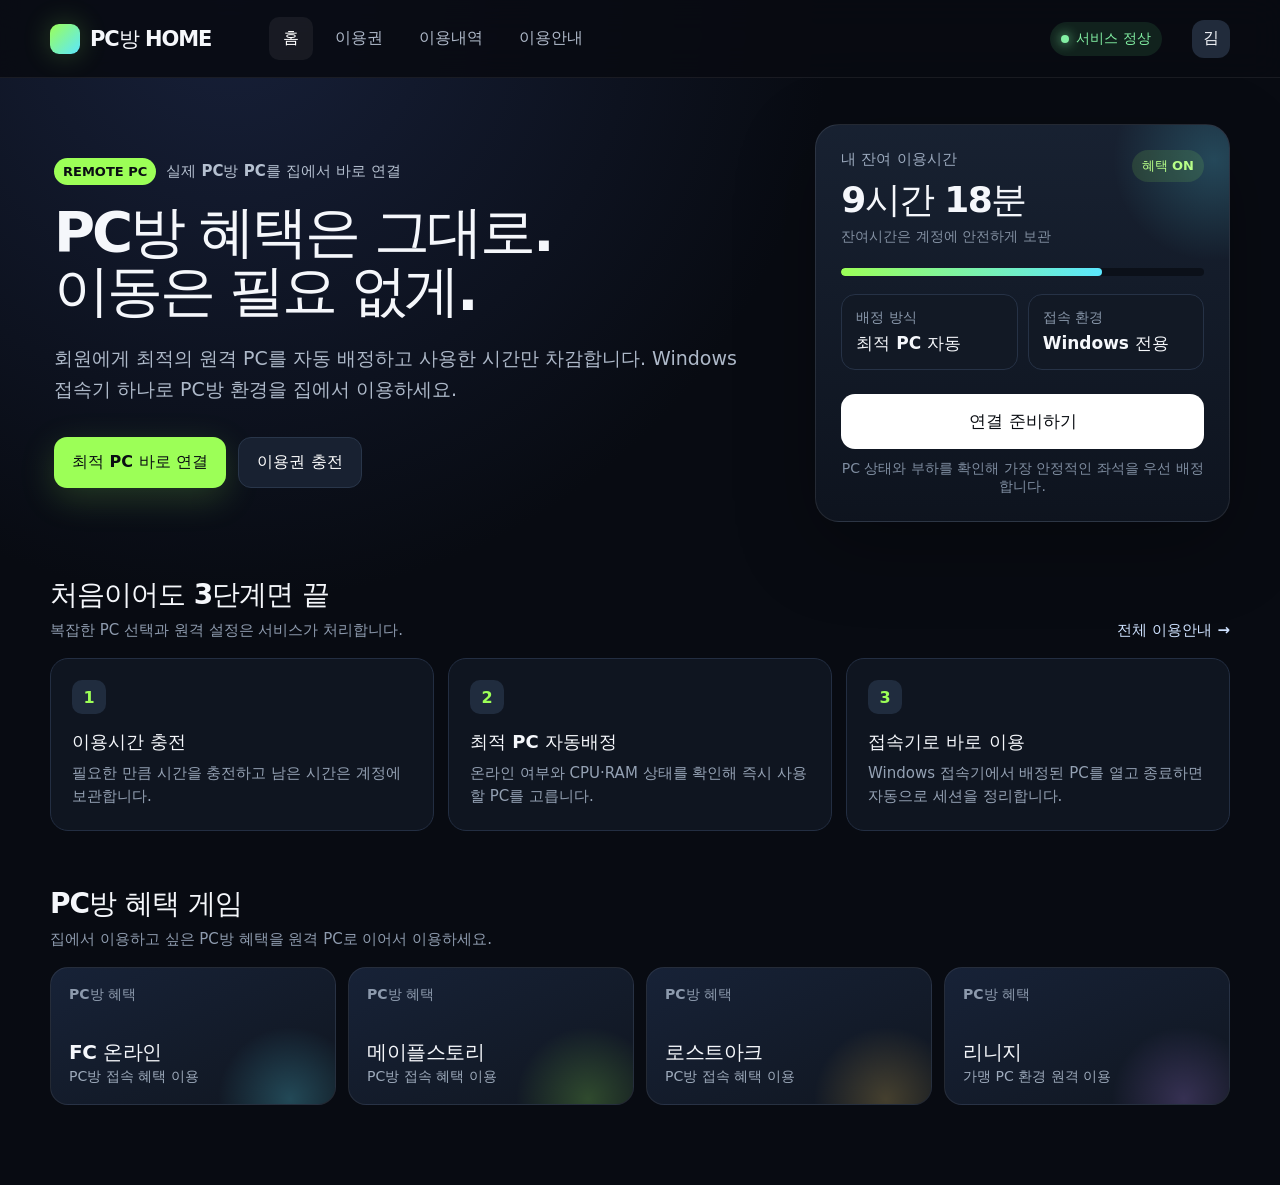
==== index.html @ ac0eef7c "Deploy PCROOM HOME WEB from source faab244ef7e4f7c3e4374bcee7ec69fc59b32203" ====
<!doctype html><html lang="ko"><head><meta charset="utf-8"><meta name="viewport" content="width=device-width,initial-scale=1"><title>PC방 HOME</title><link rel="stylesheet" href="/assets/app.css"></head><body><div class="shell"><header class="topbar"><div class="topin"><a class="brand" href="/"><span class="brandmark"></span>PC방 HOME</a><nav class="nav"><a class="active" href="/">홈</a><a href="/pricing.html">이용권</a><a href="/history.html">이용내역</a><a href="/help.html">이용안내</a></nav><div class="spacer"></div><div class="status-pill"><span class="dot"></span>서비스 정상</div><a class="avatar" href="/account.html">김</a></div></header><main class="main"><section class="hero"><div class="hero-copy"><div class="eyebrow"><b>REMOTE PC</b> 실제 PC방 PC를 집에서 바로 연결</div><h1>PC방 혜택은 그대로.<br>이동은 필요 없게.</h1><p>회원에게 최적의 원격 PC를 자동 배정하고 사용한 시간만 차감합니다. Windows 접속기 하나로 PC방 환경을 집에서 이용하세요.</p><div class="hero-actions"><button class="btn btn-primary" id="connectButton">최적 PC 바로 연결</button><a class="btn btn-secondary" href="/pricing.html">이용권 충전</a></div></div><aside class="connect-card"><div class="connect-top"><div><div class="connect-title">내 잔여 이용시간</div><div class="balance"><span data-balance>9시간 18분</span></div><div class="expires">잔여시간은 계정에 안전하게 보관</div></div><span class="badge">혜택 ON</span></div><div class="meter"><span></span></div><div class="quality"><div class="mini"><div class="k">배정 방식</div><div class="v">최적 PC 자동</div></div><div class="mini"><div class="k">접속 환경</div><div class="v">Windows 전용</div></div></div><button class="connect-btn" id="connectButtonMirror" onclick="document.getElementById('connectButton').click()">연결 준비하기</button><div class="connect-note">PC 상태와 부하를 확인해 가장 안정적인 좌석을 우선 배정합니다.</div></aside></section><section class="section"><div class="section-head"><div><h2>처음이어도 3단계면 끝</h2><p class="sub">복잡한 PC 선택과 원격 설정은 서비스가 처리합니다.</p></div><a class="link" href="/help.html">전체 이용안내 →</a></div><div class="steps"><article class="step"><div class="num">1</div><h3>이용시간 충전</h3><p>필요한 만큼 시간을 충전하고 남은 시간은 계정에 보관합니다.</p></article><article class="step"><div class="num">2</div><h3>최적 PC 자동배정</h3><p>온라인 여부와 CPU·RAM 상태를 확인해 즉시 사용할 PC를 고릅니다.</p></article><article class="step"><div class="num">3</div><h3>접속기로 바로 이용</h3><p>Windows 접속기에서 배정된 PC를 열고 종료하면 자동으로 세션을 정리합니다.</p></article></div></section><section class="section"><div class="section-head"><div><h2>PC방 혜택 게임</h2><p class="sub">집에서 이용하고 싶은 PC방 혜택을 원격 PC로 이어서 이용하세요.</p></div></div><div class="games"><article class="game" style="--glow:rgba(91,231,255,.24)"><div class="rank">PC방 혜택</div><div><strong>FC 온라인</strong><br><small>PC방 접속 혜택 이용</small></div></article><article class="game" style="--glow:rgba(156,255,87,.22)"><div class="rank">PC방 혜택</div><div><strong>메이플스토리</strong><br><small>PC방 접속 혜택 이용</small></div></article><article class="game" style="--glow:rgba(255,207,90,.22)"><div class="rank">PC방 혜택</div><div><strong>로스트아크</strong><br><small>PC방 접속 혜택 이용</small></div></article><article class="game" style="--glow:rgba(187,139,255,.22)"><div class="rank">PC방 혜택</div><div><strong>리니지</strong><br><small>가맹 PC 환경 원격 이용</small></div></article></div></section></main><nav class="mobile-nav"><a class="active" href="/">홈</a><a href="/pricing.html">이용권</a><a href="/history.html">이용내역</a><a href="/help.html">안내</a></nav><div id="toast" class="toast"></div></div><script src="/config.js"></script><script src="/assets/app.js"></script></body></html>
---- assets/app.css ----
:root{
  font-family: Pretendard, "Noto Sans KR", Inter, ui-sans-serif, system-ui, -apple-system, BlinkMacSystemFont, "Segoe UI", sans-serif;
  color:#f5f7fb; background:#080b12; font-synthesis:none;
  --bg:#080b12; --panel:#101621; --panel2:#151d2a; --line:#253044; --muted:#9aa6b8; --text:#f5f7fb;
  --accent:#9cff57; --accent2:#5be7ff; --danger:#ff6b6b; --warn:#ffcf5a; --ok:#65e58d;
}
*{box-sizing:border-box} body{margin:0;background:radial-gradient(circle at 18% 0%,#172039 0,transparent 38%),linear-gradient(#080b12,#080b12);color:var(--text);min-height:100vh} button,input,select{font:inherit}
a{color:inherit;text-decoration:none}.shell{min-height:100vh}.topbar{height:78px;border-bottom:1px solid rgba(255,255,255,.07);display:flex;align-items:center;position:sticky;top:0;background:rgba(8,11,18,.88);backdrop-filter:blur(16px);z-index:20}.topin{width:min(1180px,calc(100% - 40px));margin:auto;display:flex;align-items:center;gap:30px}.brand{font-weight:900;letter-spacing:-.05em;font-size:21px;display:flex;align-items:center;gap:10px}.brandmark{width:30px;height:30px;border-radius:9px;background:linear-gradient(135deg,var(--accent),var(--accent2));box-shadow:0 0 28px rgba(156,255,87,.24)}.nav{display:flex;gap:8px;margin-left:28px}.nav a{padding:11px 14px;color:#aeb8c8;font-size:16px;font-weight:700;border-radius:10px}.nav a.active,.nav a:hover{color:white;background:rgba(255,255,255,.06)}.spacer{flex:1}.status-pill{font-size:14px;font-weight:800;padding:8px 11px;border-radius:999px;background:rgba(101,229,141,.11);color:#82efa3;display:flex;gap:7px;align-items:center}.dot{width:8px;height:8px;border-radius:50%;background:currentColor;box-shadow:0 0 12px currentColor}.avatar{width:38px;height:38px;border-radius:12px;background:#212b3b;display:grid;place-items:center;font-weight:900}.main{width:min(1180px,calc(100% - 40px));margin:0 auto;padding:46px 0 80px}.hero{display:grid;grid-template-columns:1.28fr .72fr;gap:28px;align-items:stretch}.hero-copy{padding:34px 4px 28px}.eyebrow{display:flex;align-items:center;gap:10px;color:#b5c0d0;font-size:15px;font-weight:800;margin-bottom:17px}.eyebrow b{color:#0a0d13;background:var(--accent);border-radius:999px;padding:6px 9px;font-size:13px}.hero h1{font-size:56px;line-height:1.06;letter-spacing:-.055em;margin:0 0 22px;max-width:760px}.hero p{font-size:19px;line-height:1.65;color:#aeb9c9;max-width:700px;margin:0}.hero-actions{display:flex;gap:12px;margin-top:32px}.btn{border:0;border-radius:13px;padding:14px 18px;font-size:16px;font-weight:900;cursor:pointer;transition:.18s transform,.18s background}.btn:hover{transform:translateY(-1px)}.btn-primary{background:var(--accent);color:#0a0d12;box-shadow:0 10px 35px rgba(156,255,87,.18)}.btn-secondary{background:#182131;color:white;border:1px solid #29364a}.connect-card{background:linear-gradient(180deg,rgba(25,35,52,.95),rgba(14,20,31,.98));border:1px solid rgba(255,255,255,.09);border-radius:24px;padding:25px;box-shadow:0 24px 80px rgba(0,0,0,.28);position:relative;overflow:hidden}.connect-card:after{content:"";position:absolute;width:210px;height:210px;border-radius:50%;background:radial-gradient(circle,rgba(91,231,255,.20),transparent 68%);right:-90px;top:-70px}.connect-top{display:flex;justify-content:space-between;gap:16px;align-items:flex-start;position:relative;z-index:2}.connect-title{font-size:15px;color:#9ba9bd;font-weight:800}.balance{font-size:36px;font-weight:950;letter-spacing:-.045em;margin:7px 0 3px}.balance small{font-size:16px;color:#b8c2cf;margin-left:5px}.expires{font-size:14px;color:#8390a2}.meter{margin:22px 0 18px;background:#0b1019;border-radius:999px;height:8px;overflow:hidden}.meter span{display:block;width:72%;height:100%;border-radius:inherit;background:linear-gradient(90deg,var(--accent),var(--accent2))}.quality{display:grid;grid-template-columns:1fr 1fr;gap:10px;margin:18px 0}.mini{border:1px solid #263246;background:#121925;border-radius:14px;padding:14px}.mini .k{font-size:14px;color:#8997aa}.mini .v{font-size:17px;font-weight:900;margin-top:5px}.connect-btn{width:100%;margin-top:6px;padding:16px;border-radius:14px;border:0;background:white;color:#0a0d12;font-weight:950;font-size:17px;cursor:pointer}.connect-note{font-size:14px;color:#7f8da0;text-align:center;margin-top:11px}.section{margin-top:54px}.section-head{display:flex;align-items:end;justify-content:space-between;margin-bottom:18px}.section h2{font-size:28px;letter-spacing:-.035em;margin:0}.section p.sub{margin:7px 0 0;color:#8f9caf;font-size:15px}.link{color:#cfe2ff;font-size:15px;font-weight:800}.steps{display:grid;grid-template-columns:repeat(3,1fr);gap:14px}.step{background:rgba(17,23,35,.84);border:1px solid #232e42;border-radius:18px;padding:21px}.num{width:34px;height:34px;border-radius:10px;background:#202c3e;color:var(--accent);display:grid;place-items:center;font-weight:950;margin-bottom:16px}.step h3{font-size:18px;margin:0 0 8px}.step p{font-size:15px;color:#94a1b3;line-height:1.55;margin:0}.games{display:grid;grid-template-columns:repeat(4,1fr);gap:12px}.game{min-height:138px;border-radius:18px;padding:18px;border:1px solid rgba(255,255,255,.08);background:linear-gradient(155deg,#172237,#101620);display:flex;flex-direction:column;justify-content:space-between;overflow:hidden;position:relative}.game:after{content:"";position:absolute;inset:auto -30px -70px auto;width:150px;height:150px;border-radius:50%;background:radial-gradient(circle,var(--glow,rgba(156,255,87,.18)),transparent 68%)}.rank{font-size:14px;color:#8d9aad;font-weight:800}.game strong{font-size:20px;letter-spacing:-.02em}.game small{color:#9eabbc;font-size:14px}.page-title{font-size:42px;letter-spacing:-.05em;margin:0}.page-desc{font-size:17px;color:#9ca9ba;margin:12px 0 0;line-height:1.55}.plans{display:grid;grid-template-columns:repeat(3,1fr);gap:16px;margin-top:30px}.plan{position:relative;background:#111824;border:1px solid #253146;border-radius:21px;padding:24px}.plan.popular{border-color:rgba(156,255,87,.58);box-shadow:0 0 0 1px rgba(156,255,87,.08),0 20px 60px rgba(0,0,0,.2)}.badge{display:inline-flex;background:rgba(156,255,87,.12);color:#b7ff88;padding:7px 10px;border-radius:999px;font-size:13px;font-weight:900}.plan h3{font-size:21px;margin:18px 0 7px}.price{font-size:34px;font-weight:950;letter-spacing:-.04em}.price small{font-size:15px;color:#9ba8ba}.plan ul{padding:0;margin:22px 0;list-style:none;display:grid;gap:11px;color:#a9b5c5;font-size:15px}.plan li:before{content:"✓";color:var(--accent);font-weight:950;margin-right:9px}.plan button{width:100%}.admin-shell{display:grid;grid-template-columns:250px 1fr;min-height:100vh}.side{border-right:1px solid #1f2938;background:#0b0f17;padding:24px 18px;position:sticky;top:0;height:100vh}.side .brand{padding:3px 8px 25px}.side nav{display:grid;gap:6px}.side nav a{padding:12px 13px;border-radius:11px;color:#98a6b9;font-weight:800}.side nav a.active,.side nav a:hover{background:#17202e;color:white}.side-bottom{position:absolute;left:18px;right:18px;bottom:22px;color:#748196;font-size:14px;line-height:1.5}.admin-main{padding:34px 34px 70px;min-width:0}.admin-head{display:flex;align-items:center;justify-content:space-between;gap:20px}.admin-head h1{font-size:31px;letter-spacing:-.04em;margin:0}.admin-head p{color:#8d9bae;margin:7px 0 0;font-size:15px}.kpis{display:grid;grid-template-columns:repeat(4,1fr);gap:13px;margin:25px 0}.kpi{background:#101722;border:1px solid #222d3f;border-radius:17px;padding:18px}.kpi .label{color:#8795a8;font-size:14px;font-weight:700}.kpi .value{font-size:29px;font-weight:950;letter-spacing:-.04em;margin-top:8px}.kpi .delta{font-size:13px;color:#81e99d;margin-top:5px}.panel{background:#0f1621;border:1px solid #222e40;border-radius:19px;overflow:hidden}.panel-head{padding:18px 20px;border-bottom:1px solid #212c3c;display:flex;align-items:center;justify-content:space-between}.panel-head h2{font-size:19px;margin:0}.filters{display:flex;gap:8px}.filter{border:1px solid #2a3649;background:#151e2b;color:#b1bccb;border-radius:10px;padding:9px 11px;font-size:14px}.pc-table{width:100%;border-collapse:collapse}.pc-table th,.pc-table td{text-align:left;padding:15px 17px;border-bottom:1px solid #1d2736;font-size:16px;vertical-align:middle}.pc-table th{color:#8e9bae;font-size:16px;font-weight:800;letter-spacing:-.01em}.pc-table tr:last-child td{border-bottom:0}.pc-id{font-weight:900}.muted{color:#8c99ab;font-size:14px;margin-top:4px}.state{display:inline-flex;align-items:center;gap:7px;font-size:14px;font-weight:900;padding:7px 9px;border-radius:999px}.state.available{color:#7eef9e;background:rgba(101,229,141,.09)}.state.in_use,.state.reserved{color:#67dcff;background:rgba(91,231,255,.09)}.state.offline,.state.maintenance{color:#9aa5b3;background:rgba(154,165,179,.09)}.bar{width:74px;height:7px;background:#202b3b;border-radius:999px;overflow:hidden;display:inline-block;margin-right:8px}.bar i{display:block;height:100%;background:#7188a8;border-radius:inherit}.metric{white-space:nowrap;color:#c9d1dd}.row-actions{display:flex;gap:7px}.tiny{border:1px solid #2a3649;background:#151e2b;color:#d8e0eb;border-radius:9px;padding:9px 10px;font-size:14px;font-weight:800;cursor:pointer}.tiny.primary{background:#e9f1fa;color:#0a0d12}.toast{position:fixed;right:24px;bottom:24px;background:#f2f7ff;color:#0d1118;padding:14px 16px;border-radius:12px;font-weight:850;box-shadow:0 18px 50px rgba(0,0,0,.35);opacity:0;transform:translateY(10px);pointer-events:none;transition:.2s}.toast.show{opacity:1;transform:none}.mobile-nav{display:none}
@media(max-width:900px){.topin{width:min(100% - 28px,1180px)}.nav{display:none}.main{width:min(100% - 28px,1180px);padding-top:28px}.hero{grid-template-columns:1fr}.hero-copy{padding-top:16px}.hero h1{font-size:42px}.steps,.games,.plans{grid-template-columns:1fr 1fr}.admin-shell{display:block}.side{display:none}.admin-main{padding:24px 16px 80px}.kpis{grid-template-columns:1fr 1fr}.panel{overflow:auto}.pc-table{min-width:930px}.mobile-nav{display:flex;position:fixed;left:12px;right:12px;bottom:12px;height:62px;border:1px solid #2a3547;background:rgba(14,19,29,.94);backdrop-filter:blur(14px);border-radius:18px;z-index:40;align-items:center;justify-content:space-around}.mobile-nav a{font-size:13px;color:#9ba8ba;font-weight:850}.mobile-nav a.active{color:white}}
@media(max-width:560px){.hero h1{font-size:36px}.hero p{font-size:17px}.hero-actions{flex-direction:column}.steps,.games,.plans,.kpis{grid-template-columns:1fr}.balance{font-size:32px}.topbar{height:68px}.status-pill{display:none}.page-title{font-size:34px}}
.auth-wrap{min-height:100vh;display:grid;grid-template-columns:1.1fr .9fr;background:#080b12}.auth-story{padding:70px clamp(34px,7vw,110px);display:flex;flex-direction:column;justify-content:space-between;background:radial-gradient(circle at 20% 10%,#1a2944 0,transparent 42%),#0a0e16;border-right:1px solid #202b3b}.auth-story h1{font-size:54px;line-height:1.08;letter-spacing:-.055em;margin:40px 0 18px;max-width:650px}.auth-story p{color:#9aa7b8;font-size:18px;line-height:1.7;max-width:610px}.auth-points{display:grid;gap:12px;margin-top:34px}.auth-point{display:flex;gap:13px;align-items:flex-start;color:#c9d3df;font-size:15px}.auth-point .num{margin:0;flex:0 0 34px}.auth-side{display:flex;align-items:center;justify-content:center;padding:40px}.auth-card{width:min(460px,100%);background:#111824;border:1px solid #263146;border-radius:22px;padding:30px}.auth-card h2{font-size:28px;margin:0;letter-spacing:-.035em}.auth-card .desc{color:#8f9caf;font-size:15px;line-height:1.55;margin:9px 0 26px}.field{display:grid;gap:8px;margin:16px 0}.field label{font-size:14px;color:#aab6c6;font-weight:800}.field input,.field select{width:100%;height:50px;background:#0c121c;border:1px solid #2a3649;color:white;border-radius:12px;padding:0 14px;font-size:16px;outline:none}.field input:focus,.field select:focus{border-color:#647a9a;box-shadow:0 0 0 3px rgba(91,231,255,.06)}.form-error{min-height:21px;color:#ff8d8d;font-size:14px;margin:8px 0}.full{width:100%}.auth-foot{text-align:center;color:#8794a7;font-size:14px;margin-top:20px}.auth-foot a{color:#d8e5f5;font-weight:850}.account-grid{display:grid;grid-template-columns:1.2fr .8fr;gap:16px;margin-top:28px}.account-card{background:#111824;border:1px solid #253146;border-radius:19px;padding:22px}.account-card h3{margin:0 0 18px;font-size:18px}.stat-big{font-size:37px;font-weight:950;letter-spacing:-.045em}.definition{display:grid;grid-template-columns:130px 1fr;gap:13px 18px;font-size:15px}.definition dt{color:#8390a3}.definition dd{margin:0;color:#e3e9f1;font-weight:750}.danger-link{color:#ff9d9d}.table-page{margin-top:28px}.admin-two{display:grid;grid-template-columns:1.3fr .7fr;gap:15px}.stack{display:grid;gap:15px}.store-card{background:#111824;border:1px solid #253146;border-radius:17px;padding:19px}.store-card-top{display:flex;justify-content:space-between;align-items:flex-start;gap:14px}.store-name{font-size:18px;font-weight:900}.store-meta{color:#8290a4;font-size:14px;margin-top:5px}.store-stats{display:flex;gap:18px;margin-top:18px}.store-stat b{display:block;font-size:19px}.store-stat span{font-size:13px;color:#8390a3}.session-list{display:grid;gap:10px;padding:14px}.session-row{border:1px solid #253146;background:#121a26;border-radius:14px;padding:15px;display:grid;grid-template-columns:1.1fr .9fr .7fr auto;align-items:center;gap:12px}.session-row strong{font-size:16px}.session-row small{display:block;color:#8491a4;margin-top:4px}.money{font-variant-numeric:tabular-nums;font-weight:900}.empty{padding:34px;text-align:center;color:#7f8c9f}.checkout-summary{background:linear-gradient(180deg,#172131,#111824);border:1px solid #2a374b;border-radius:18px;padding:20px;margin:20px 0}.checkout-line{display:flex;justify-content:space-between;gap:20px;padding:10px 0;color:#a8b4c5}.checkout-line.total{border-top:1px solid #2a3649;margin-top:8px;padding-top:18px;color:white;font-size:19px;font-weight:900}.method-grid{display:grid;grid-template-columns:repeat(3,1fr);gap:8px}.method{border:1px solid #2b374b;background:#121925;color:#d4dce7;border-radius:11px;padding:13px;text-align:center;font-size:14px;font-weight:800;cursor:pointer}.method.active{border-color:#8ca5c9;background:#1a2534}.support-strip{margin-top:30px;border:1px solid #253146;border-radius:16px;background:#111824;padding:18px;display:flex;justify-content:space-between;gap:20px;align-items:center}.support-strip strong{font-size:17px}.support-strip span{color:#8794a7;font-size:14px}.download-button{white-space:nowrap}
@media(max-width:900px){.auth-wrap{grid-template-columns:1fr}.auth-story{display:none}.auth-side{padding:22px;min-height:100vh}.account-grid,.admin-two{grid-template-columns:1fr}.method-grid{grid-template-columns:1fr}.support-strip{align-items:flex-start;flex-direction:column}.session-row{grid-template-columns:1fr 1fr}.definition{grid-template-columns:110px 1fr}}

.inline-notice{margin:16px 0 0;padding:13px 15px;border:1px solid #2c3a4f;background:#121a26;border-radius:12px;color:#dbe6f3;font-size:16px;font-weight:750}.btn:disabled,.connect-btn:disabled{opacity:.58;cursor:not-allowed;transform:none}.filter{display:inline-flex;align-items:center}

/* operational forms: keep admin actions readable without turning the dashboard into a dense form wall */
.store-form-grid{display:grid;grid-template-columns:1.25fr 1fr 1fr;gap:14px;margin:18px 0}.search-input{min-width:280px;height:44px}.detail-line{display:flex;flex-wrap:wrap;gap:8px 14px}.detail-line b{color:#f4f7fb}.detail-line span{color:#9eabbc}.filters select.filter{appearance:auto;min-width:128px}.account-card[hidden],[hidden]{display:none!important}
@media(max-width:900px){.store-form-grid{grid-template-columns:1fr}.search-input{min-width:0;width:100%}.admin-head{align-items:flex-start;flex-direction:column}.filters{flex-wrap:wrap}}

.panel-sub{margin:5px 0 0;color:#8491a4;font-size:14px}.pc-register{padding:4px 20px 20px;border-bottom:1px solid #212c3c}.pc-form-grid{display:grid;grid-template-columns:1.15fr .7fr 1fr 1.25fr 1fr;gap:12px}.pc-list-wrap{overflow:auto}.compact-pc{min-width:760px}.compact-pc th,.compact-pc td{padding-top:13px;padding-bottom:13px}.compact-pc .state{white-space:nowrap}
@media(max-width:1100px){.pc-form-grid{grid-template-columns:1fr 1fr 1fr}.pc-form-grid .field:first-child{grid-column:span 2}}
@media(max-width:700px){.pc-form-grid{grid-template-columns:1fr}.pc-form-grid .field:first-child{grid-column:auto}.panel-head{align-items:flex-start;gap:14px;flex-direction:column}}
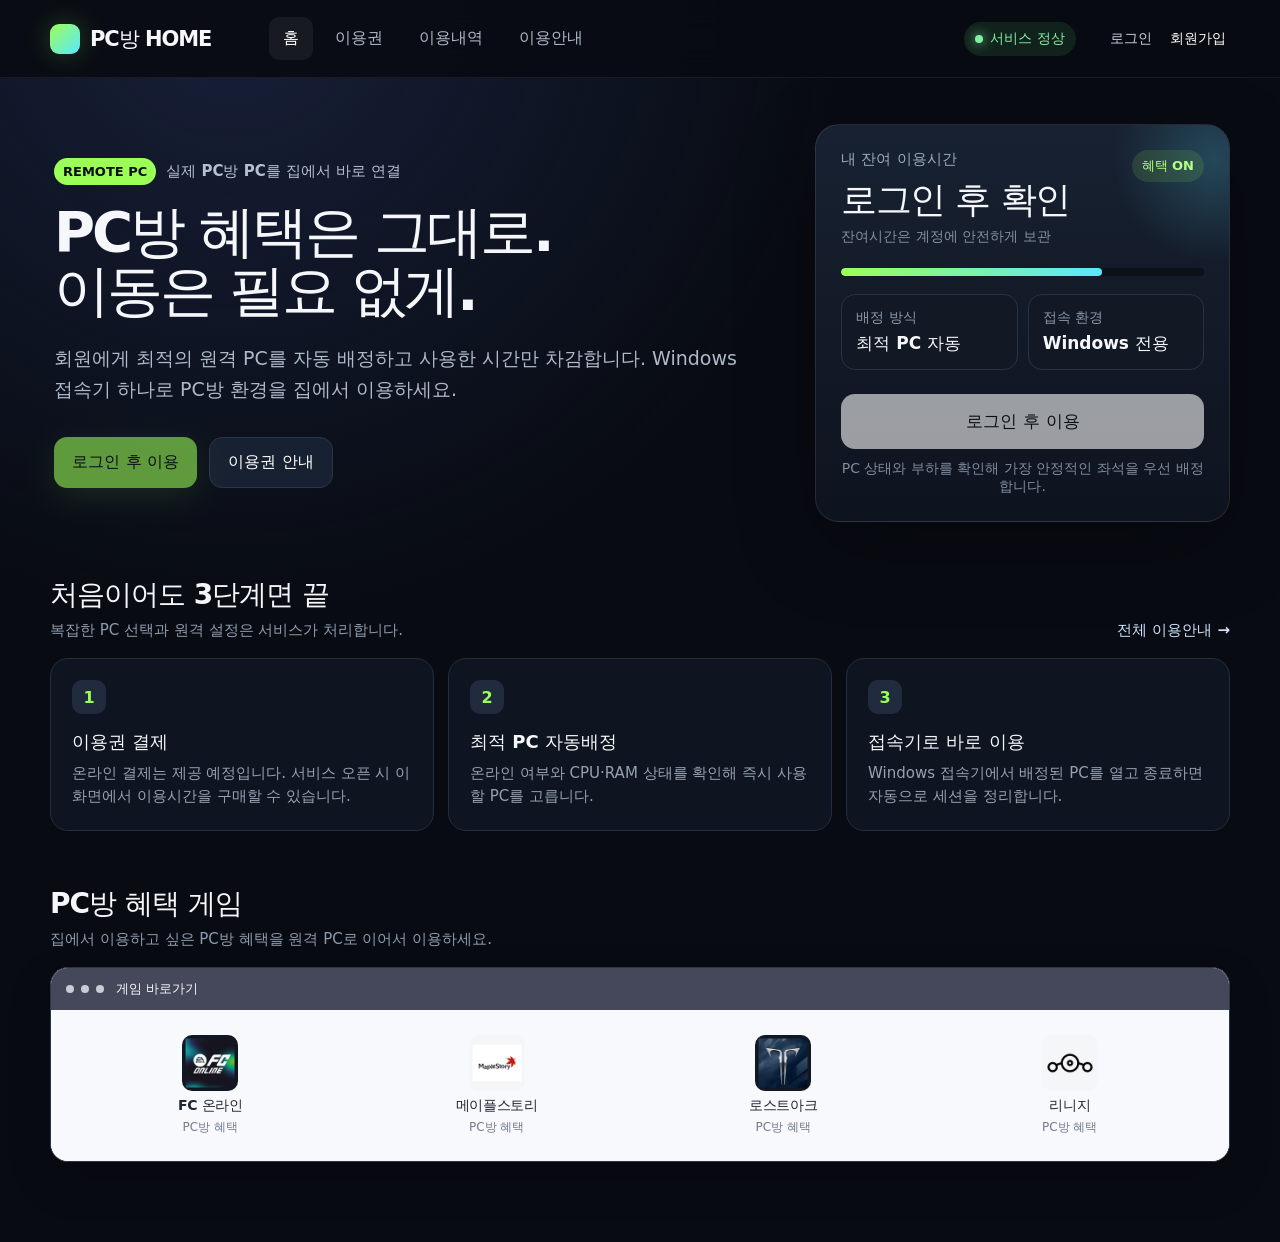
==== commit c35fea6c: "Deploy PCROOM HOME WEB from source d2e983761cf0c5cd7925496ebeff11569b674ed9" ====
--- a/index.html
+++ b/index.html
@@ -1 +1,6 @@
-<!doctype html><html lang="ko"><head><meta charset="utf-8"><meta name="viewport" content="width=device-width,initial-scale=1"><title>PC방 HOME</title><link rel="stylesheet" href="/assets/app.css"></head><body><div class="shell"><header class="topbar"><div class="topin"><a class="brand" href="/"><span class="brandmark"></span>PC방 HOME</a><nav class="nav"><a class="active" href="/">홈</a><a href="/pricing.html">이용권</a><a href="/history.html">이용내역</a><a href="/help.html">이용안내</a></nav><div class="spacer"></div><div class="status-pill"><span class="dot"></span>서비스 정상</div><a class="avatar" href="/account.html">김</a></div></header><main class="main"><section class="hero"><div class="hero-copy"><div class="eyebrow"><b>REMOTE PC</b> 실제 PC방 PC를 집에서 바로 연결</div><h1>PC방 혜택은 그대로.<br>이동은 필요 없게.</h1><p>회원에게 최적의 원격 PC를 자동 배정하고 사용한 시간만 차감합니다. Windows 접속기 하나로 PC방 환경을 집에서 이용하세요.</p><div class="hero-actions"><button class="btn btn-primary" id="connectButton">최적 PC 바로 연결</button><a class="btn btn-secondary" href="/pricing.html">이용권 충전</a></div></div><aside class="connect-card"><div class="connect-top"><div><div class="connect-title">내 잔여 이용시간</div><div class="balance"><span data-balance>9시간 18분</span></div><div class="expires">잔여시간은 계정에 안전하게 보관</div></div><span class="badge">혜택 ON</span></div><div class="meter"><span></span></div><div class="quality"><div class="mini"><div class="k">배정 방식</div><div class="v">최적 PC 자동</div></div><div class="mini"><div class="k">접속 환경</div><div class="v">Windows 전용</div></div></div><button class="connect-btn" id="connectButtonMirror" onclick="document.getElementById('connectButton').click()">연결 준비하기</button><div class="connect-note">PC 상태와 부하를 확인해 가장 안정적인 좌석을 우선 배정합니다.</div></aside></section><section class="section"><div class="section-head"><div><h2>처음이어도 3단계면 끝</h2><p class="sub">복잡한 PC 선택과 원격 설정은 서비스가 처리합니다.</p></div><a class="link" href="/help.html">전체 이용안내 →</a></div><div class="steps"><article class="step"><div class="num">1</div><h3>이용시간 충전</h3><p>필요한 만큼 시간을 충전하고 남은 시간은 계정에 보관합니다.</p></article><article class="step"><div class="num">2</div><h3>최적 PC 자동배정</h3><p>온라인 여부와 CPU·RAM 상태를 확인해 즉시 사용할 PC를 고릅니다.</p></article><article class="step"><div class="num">3</div><h3>접속기로 바로 이용</h3><p>Windows 접속기에서 배정된 PC를 열고 종료하면 자동으로 세션을 정리합니다.</p></article></div></section><section class="section"><div class="section-head"><div><h2>PC방 혜택 게임</h2><p class="sub">집에서 이용하고 싶은 PC방 혜택을 원격 PC로 이어서 이용하세요.</p></div></div><div class="games"><article class="game" style="--glow:rgba(91,231,255,.24)"><div class="rank">PC방 혜택</div><div><strong>FC 온라인</strong><br><small>PC방 접속 혜택 이용</small></div></article><article class="game" style="--glow:rgba(156,255,87,.22)"><div class="rank">PC방 혜택</div><div><strong>메이플스토리</strong><br><small>PC방 접속 혜택 이용</small></div></article><article class="game" style="--glow:rgba(255,207,90,.22)"><div class="rank">PC방 혜택</div><div><strong>로스트아크</strong><br><small>PC방 접속 혜택 이용</small></div></article><article class="game" style="--glow:rgba(187,139,255,.22)"><div class="rank">PC방 혜택</div><div><strong>리니지</strong><br><small>가맹 PC 환경 원격 이용</small></div></article></div></section></main><nav class="mobile-nav"><a class="active" href="/">홈</a><a href="/pricing.html">이용권</a><a href="/history.html">이용내역</a><a href="/help.html">안내</a></nav><div id="toast" class="toast"></div></div><script src="/config.js"></script><script src="/assets/app.js"></script></body></html>
+<!doctype html><html lang="ko"><head><meta charset="utf-8"><meta name="viewport" content="width=device-width,initial-scale=1"><title>PC방 HOME</title><link rel="stylesheet" href="/assets/app.css"></head><body><div class="shell"><header class="topbar"><div class="topin"><a class="brand" href="/"><span class="brandmark"></span>PC방 HOME</a><nav class="nav"><a class="active" href="/">홈</a><a href="/pricing.html">이용권</a><a href="/history.html">이용내역</a><a href="/help.html">이용안내</a></nav><div class="spacer"></div><div class="status-pill"><span class="dot"></span>서비스 정상</div><div class="user-actions" id="userActions"><a class="login-link" href="/login.html">로그인</a></div></div></header><main class="main"><section class="hero"><div class="hero-copy"><div class="eyebrow"><b>REMOTE PC</b> 실제 PC방 PC를 집에서 바로 연결</div><h1>PC방 혜택은 그대로.<br>이동은 필요 없게.</h1><p>회원에게 최적의 원격 PC를 자동 배정하고 사용한 시간만 차감합니다. Windows 접속기 하나로 PC방 환경을 집에서 이용하세요.</p><div class="hero-actions"><button class="btn btn-primary" id="connectButton">최적 PC 바로 연결</button><a class="btn btn-secondary" href="/pricing.html">이용권 안내</a></div></div><aside class="connect-card"><div class="connect-top"><div><div class="connect-title">내 잔여 이용시간</div><div class="balance"><span data-balance>로그인 후 확인</span></div><div class="expires">잔여시간은 계정에 안전하게 보관</div></div><span class="badge">혜택 ON</span></div><div class="meter"><span></span></div><div class="quality"><div class="mini"><div class="k">배정 방식</div><div class="v">최적 PC 자동</div></div><div class="mini"><div class="k">접속 환경</div><div class="v">Windows 전용</div></div></div><button class="connect-btn" id="connectButtonMirror" onclick="document.getElementById('connectButton').click()">연결 준비하기</button><div class="connect-note">PC 상태와 부하를 확인해 가장 안정적인 좌석을 우선 배정합니다.</div></aside></section><section class="section"><div class="section-head"><div><h2>처음이어도 3단계면 끝</h2><p class="sub">복잡한 PC 선택과 원격 설정은 서비스가 처리합니다.</p></div><a class="link" href="/help.html">전체 이용안내 →</a></div><div class="steps"><article class="step"><div class="num">1</div><h3>이용권 결제</h3><p>온라인 결제는 제공 예정입니다. 서비스 오픈 시 이 화면에서 이용시간을 구매할 수 있습니다.</p></article><article class="step"><div class="num">2</div><h3>최적 PC 자동배정</h3><p>온라인 여부와 CPU·RAM 상태를 확인해 즉시 사용할 PC를 고릅니다.</p></article><article class="step"><div class="num">3</div><h3>접속기로 바로 이용</h3><p>Windows 접속기에서 배정된 PC를 열고 종료하면 자동으로 세션을 정리합니다.</p></article></div></section><section class="section"><div class="section-head"><div><h2>PC방 혜택 게임</h2><p class="sub">집에서 이용하고 싶은 PC방 혜택을 원격 PC로 이어서 이용하세요.</p></div></div><div class="game-launcher-shell"><div class="launcher-titlebar"><span class="launcher-dots"><i></i><i></i><i></i></span><b>게임 바로가기</b></div><div class="game-launcher-grid">
+<article class="launcher-game"><img src="/assets/games/fc-online.jpg" alt="FC 온라인"><strong>FC 온라인</strong><span>PC방 혜택</span></article>
+<article class="launcher-game"><img src="/assets/games/maplestory.jpg" alt="메이플스토리"><strong>메이플스토리</strong><span>PC방 혜택</span></article>
+<article class="launcher-game"><img src="/assets/games/lostark.jpg" alt="로스트아크"><strong>로스트아크</strong><span>PC방 혜택</span></article>
+<article class="launcher-game"><img src="/assets/games/lineage.jpg" alt="리니지"><strong>리니지</strong><span>PC방 혜택</span></article>
+</div></div></section></main><nav class="mobile-nav"><a class="active" href="/">홈</a><a href="/pricing.html">이용권</a><a href="/history.html">이용내역</a><a href="/help.html">안내</a></nav><div id="toast" class="toast"></div></div><script src="/config.js"></script><script src="/assets/app.js"></script></body></html>
--- a/assets/app.css
+++ b/assets/app.css
@@ -20,3 +20,4 @@
 .panel-sub{margin:5px 0 0;color:#8491a4;font-size:14px}.pc-register{padding:4px 20px 20px;border-bottom:1px solid #212c3c}.pc-form-grid{display:grid;grid-template-columns:1.15fr .7fr 1fr 1.25fr 1fr;gap:12px}.pc-list-wrap{overflow:auto}.compact-pc{min-width:760px}.compact-pc th,.compact-pc td{padding-top:13px;padding-bottom:13px}.compact-pc .state{white-space:nowrap}
 @media(max-width:1100px){.pc-form-grid{grid-template-columns:1fr 1fr 1fr}.pc-form-grid .field:first-child{grid-column:span 2}}
 @media(max-width:700px){.pc-form-grid{grid-template-columns:1fr}.pc-form-grid .field:first-child{grid-column:auto}.panel-head{align-items:flex-start;gap:14px;flex-direction:column}}
+.user-actions{display:flex;align-items:center;gap:10px}.login-link,.join-link,.admin-link,.logout-link{font-size:14px;font-weight:800;color:#c8d4e3;text-decoration:none;background:transparent;border:0;cursor:pointer;padding:8px 4px}.join-link,.admin-link{color:#fff}.logout-link{color:#7f8ca0}.game-launcher-shell{overflow:hidden;border:1px solid #2a3546;border-radius:18px;background:#f7f9fc;box-shadow:0 18px 44px rgba(0,0,0,.18)}.launcher-titlebar{height:42px;padding:0 15px;display:flex;align-items:center;gap:12px;background:#45485b;color:#f5f7fb}.launcher-titlebar b{font-size:13px;letter-spacing:-.01em}.launcher-dots{display:flex;gap:7px}.launcher-dots i{display:block;width:8px;height:8px;border-radius:50%;background:#c8ccd6}.game-launcher-grid{display:grid;grid-template-columns:repeat(4,minmax(0,1fr));gap:8px;padding:18px 20px 20px;background:#f7f9fc}.launcher-game{display:grid;justify-items:center;align-content:start;gap:6px;min-width:0;padding:7px 4px;border-radius:10px;transition:background .15s ease,transform .15s ease}.launcher-game:hover{background:#e9edf4;transform:translateY(-1px)}.launcher-game img{width:56px;height:56px;object-fit:contain;border-radius:10px}.launcher-game strong{font-size:14px;line-height:1.25;color:#202532;letter-spacing:-.025em;text-align:center;white-space:nowrap;overflow:hidden;text-overflow:ellipsis;max-width:100%}.launcher-game span{font-size:12px;line-height:1.2;color:#737b8d}.payment-coming{border-color:#3b4658}.payment-coming .badge{background:#1d2735;color:#c4cfde}.plan button:disabled{cursor:not-allowed;opacity:.58}.role-select{min-width:122px;background:#121a26;color:#e9eff7;border:1px solid #2c394e;border-radius:9px;padding:9px 10px;font-size:14px}.role-select:disabled{opacity:.6}@media(max-width:700px){.game-launcher-grid{grid-template-columns:repeat(2,minmax(0,1fr));gap:8px;padding:14px}.launcher-game img{width:54px;height:54px}.user-actions{gap:6px}.logout-link{display:none}}
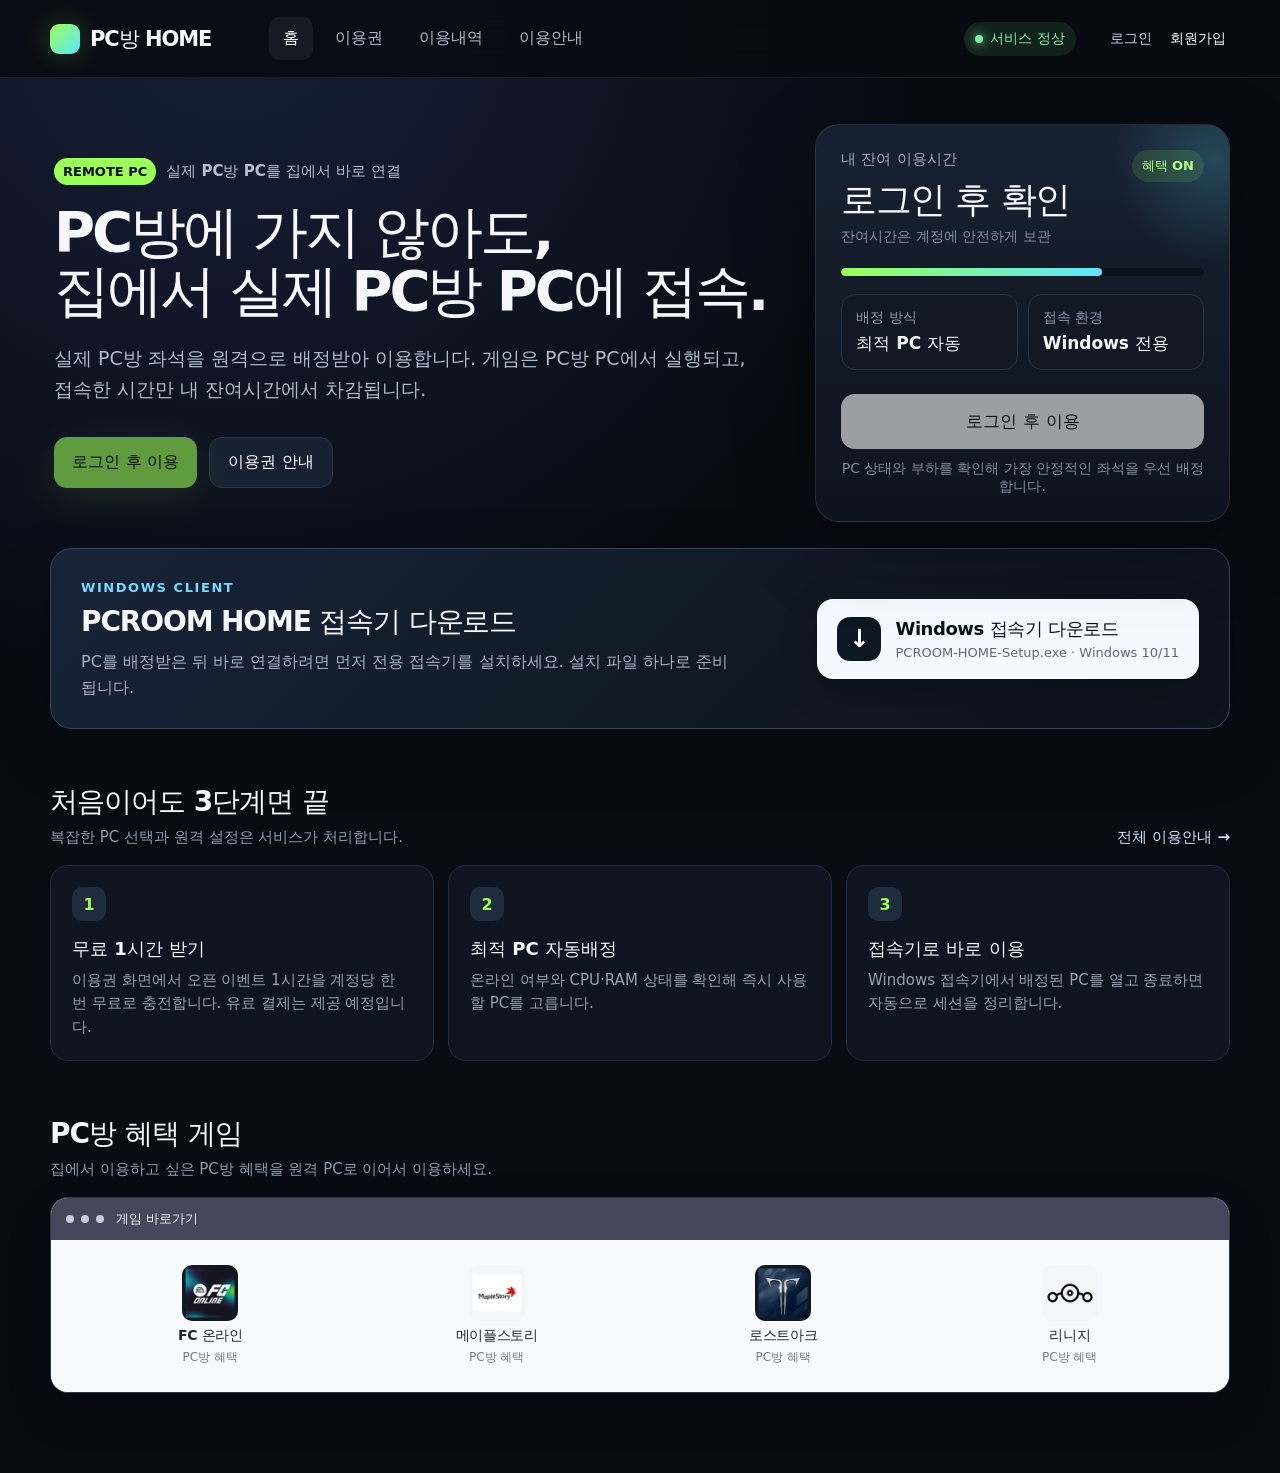
==== commit bd937502: "Deploy PCROOM HOME WEB from source 2eb114f0c03c7b50367133f7be8396c77a89fb6c" ====
--- a/index.html
+++ b/index.html
@@ -1,4 +1,4 @@
-<!doctype html><html lang="ko"><head><meta charset="utf-8"><meta name="viewport" content="width=device-width,initial-scale=1"><title>PC방 HOME</title><link rel="stylesheet" href="/assets/app.css"></head><body><div class="shell"><header class="topbar"><div class="topin"><a class="brand" href="/"><span class="brandmark"></span>PC방 HOME</a><nav class="nav"><a class="active" href="/">홈</a><a href="/pricing.html">이용권</a><a href="/history.html">이용내역</a><a href="/help.html">이용안내</a></nav><div class="spacer"></div><div class="status-pill"><span class="dot"></span>서비스 정상</div><div class="user-actions" id="userActions"><a class="login-link" href="/login.html">로그인</a></div></div></header><main class="main"><section class="hero"><div class="hero-copy"><div class="eyebrow"><b>REMOTE PC</b> 실제 PC방 PC를 집에서 바로 연결</div><h1>PC방 혜택은 그대로.<br>이동은 필요 없게.</h1><p>회원에게 최적의 원격 PC를 자동 배정하고 사용한 시간만 차감합니다. Windows 접속기 하나로 PC방 환경을 집에서 이용하세요.</p><div class="hero-actions"><button class="btn btn-primary" id="connectButton">최적 PC 바로 연결</button><a class="btn btn-secondary" href="/pricing.html">이용권 안내</a></div></div><aside class="connect-card"><div class="connect-top"><div><div class="connect-title">내 잔여 이용시간</div><div class="balance"><span data-balance>로그인 후 확인</span></div><div class="expires">잔여시간은 계정에 안전하게 보관</div></div><span class="badge">혜택 ON</span></div><div class="meter"><span></span></div><div class="quality"><div class="mini"><div class="k">배정 방식</div><div class="v">최적 PC 자동</div></div><div class="mini"><div class="k">접속 환경</div><div class="v">Windows 전용</div></div></div><button class="connect-btn" id="connectButtonMirror" onclick="document.getElementById('connectButton').click()">연결 준비하기</button><div class="connect-note">PC 상태와 부하를 확인해 가장 안정적인 좌석을 우선 배정합니다.</div></aside></section><section class="section"><div class="section-head"><div><h2>처음이어도 3단계면 끝</h2><p class="sub">복잡한 PC 선택과 원격 설정은 서비스가 처리합니다.</p></div><a class="link" href="/help.html">전체 이용안내 →</a></div><div class="steps"><article class="step"><div class="num">1</div><h3>이용권 결제</h3><p>온라인 결제는 제공 예정입니다. 서비스 오픈 시 이 화면에서 이용시간을 구매할 수 있습니다.</p></article><article class="step"><div class="num">2</div><h3>최적 PC 자동배정</h3><p>온라인 여부와 CPU·RAM 상태를 확인해 즉시 사용할 PC를 고릅니다.</p></article><article class="step"><div class="num">3</div><h3>접속기로 바로 이용</h3><p>Windows 접속기에서 배정된 PC를 열고 종료하면 자동으로 세션을 정리합니다.</p></article></div></section><section class="section"><div class="section-head"><div><h2>PC방 혜택 게임</h2><p class="sub">집에서 이용하고 싶은 PC방 혜택을 원격 PC로 이어서 이용하세요.</p></div></div><div class="game-launcher-shell"><div class="launcher-titlebar"><span class="launcher-dots"><i></i><i></i><i></i></span><b>게임 바로가기</b></div><div class="game-launcher-grid">
+<!doctype html><html lang="ko"><head><meta charset="utf-8"><meta name="viewport" content="width=device-width,initial-scale=1"><title>PC방 HOME</title><link rel="stylesheet" href="/assets/app.css"></head><body><div class="shell"><header class="topbar"><div class="topin"><a class="brand" href="/"><span class="brandmark"></span>PC방 HOME</a><nav class="nav"><a class="active" href="/">홈</a><a href="/pricing.html">이용권</a><a href="/history.html">이용내역</a><a href="/help.html">이용안내</a></nav><div class="spacer"></div><div class="status-pill"><span class="dot"></span>서비스 정상</div><div class="user-actions" id="userActions"><a class="login-link" href="/login.html">로그인</a></div></div></header><main class="main"><section class="hero"><div class="hero-copy"><div class="eyebrow"><b>REMOTE PC</b> 실제 PC방 PC를 집에서 바로 연결</div><h1>PC방에 가지 않아도,<br>집에서 실제 PC방 PC에 접속.</h1><p>실제 PC방 좌석을 원격으로 배정받아 이용합니다. 게임은 PC방 PC에서 실행되고, 접속한 시간만 내 잔여시간에서 차감됩니다.</p><div class="hero-actions"><button class="btn btn-primary" id="connectButton">최적 PC 바로 연결</button><a class="btn btn-secondary" href="/pricing.html">이용권 안내</a></div></div><aside class="connect-card"><div class="connect-top"><div><div class="connect-title">내 잔여 이용시간</div><div class="balance"><span data-balance>로그인 후 확인</span></div><div class="expires">잔여시간은 계정에 안전하게 보관</div></div><span class="badge">혜택 ON</span></div><div class="meter"><span></span></div><div class="quality"><div class="mini"><div class="k">배정 방식</div><div class="v">최적 PC 자동</div></div><div class="mini"><div class="k">접속 환경</div><div class="v">Windows 전용</div></div></div><button class="connect-btn" id="connectButtonMirror" onclick="document.getElementById('connectButton').click()">연결 준비하기</button><div class="connect-note">PC 상태와 부하를 확인해 가장 안정적인 좌석을 우선 배정합니다.</div></aside></section><section class="download-spotlight" aria-label="Windows 접속기 다운로드"><div class="download-spotlight-copy"><span class="download-kicker">WINDOWS CLIENT</span><h2>PCROOM HOME 접속기 다운로드</h2><p>PC를 배정받은 뒤 바로 연결하려면 먼저 전용 접속기를 설치하세요. 설치 파일 하나로 준비됩니다.</p></div><a class="download-spotlight-button" href="/downloads/PCROOM-HOME-Setup.exe" download><span class="download-arrow">↓</span><span><strong>Windows 접속기 다운로드</strong><small>PCROOM-HOME-Setup.exe · Windows 10/11</small></span></a></section><section class="section"><div class="section-head"><div><h2>처음이어도 3단계면 끝</h2><p class="sub">복잡한 PC 선택과 원격 설정은 서비스가 처리합니다.</p></div><a class="link" href="/help.html">전체 이용안내 →</a></div><div class="steps"><article class="step"><div class="num">1</div><h3>무료 1시간 받기</h3><p>이용권 화면에서 오픈 이벤트 1시간을 계정당 한 번 무료로 충전합니다. 유료 결제는 제공 예정입니다.</p></article><article class="step"><div class="num">2</div><h3>최적 PC 자동배정</h3><p>온라인 여부와 CPU·RAM 상태를 확인해 즉시 사용할 PC를 고릅니다.</p></article><article class="step"><div class="num">3</div><h3>접속기로 바로 이용</h3><p>Windows 접속기에서 배정된 PC를 열고 종료하면 자동으로 세션을 정리합니다.</p></article></div></section><section class="section"><div class="section-head"><div><h2>PC방 혜택 게임</h2><p class="sub">집에서 이용하고 싶은 PC방 혜택을 원격 PC로 이어서 이용하세요.</p></div></div><div class="game-launcher-shell"><div class="launcher-titlebar"><span class="launcher-dots"><i></i><i></i><i></i></span><b>게임 바로가기</b></div><div class="game-launcher-grid">
 <article class="launcher-game"><img src="/assets/games/fc-online.jpg" alt="FC 온라인"><strong>FC 온라인</strong><span>PC방 혜택</span></article>
 <article class="launcher-game"><img src="/assets/games/maplestory.jpg" alt="메이플스토리"><strong>메이플스토리</strong><span>PC방 혜택</span></article>
 <article class="launcher-game"><img src="/assets/games/lostark.jpg" alt="로스트아크"><strong>로스트아크</strong><span>PC방 혜택</span></article>
--- a/assets/app.css
+++ b/assets/app.css
@@ -21,3 +21,12 @@
 @media(max-width:1100px){.pc-form-grid{grid-template-columns:1fr 1fr 1fr}.pc-form-grid .field:first-child{grid-column:span 2}}
 @media(max-width:700px){.pc-form-grid{grid-template-columns:1fr}.pc-form-grid .field:first-child{grid-column:auto}.panel-head{align-items:flex-start;gap:14px;flex-direction:column}}
 .user-actions{display:flex;align-items:center;gap:10px}.login-link,.join-link,.admin-link,.logout-link{font-size:14px;font-weight:800;color:#c8d4e3;text-decoration:none;background:transparent;border:0;cursor:pointer;padding:8px 4px}.join-link,.admin-link{color:#fff}.logout-link{color:#7f8ca0}.game-launcher-shell{overflow:hidden;border:1px solid #2a3546;border-radius:18px;background:#f7f9fc;box-shadow:0 18px 44px rgba(0,0,0,.18)}.launcher-titlebar{height:42px;padding:0 15px;display:flex;align-items:center;gap:12px;background:#45485b;color:#f5f7fb}.launcher-titlebar b{font-size:13px;letter-spacing:-.01em}.launcher-dots{display:flex;gap:7px}.launcher-dots i{display:block;width:8px;height:8px;border-radius:50%;background:#c8ccd6}.game-launcher-grid{display:grid;grid-template-columns:repeat(4,minmax(0,1fr));gap:8px;padding:18px 20px 20px;background:#f7f9fc}.launcher-game{display:grid;justify-items:center;align-content:start;gap:6px;min-width:0;padding:7px 4px;border-radius:10px;transition:background .15s ease,transform .15s ease}.launcher-game:hover{background:#e9edf4;transform:translateY(-1px)}.launcher-game img{width:56px;height:56px;object-fit:contain;border-radius:10px}.launcher-game strong{font-size:14px;line-height:1.25;color:#202532;letter-spacing:-.025em;text-align:center;white-space:nowrap;overflow:hidden;text-overflow:ellipsis;max-width:100%}.launcher-game span{font-size:12px;line-height:1.2;color:#737b8d}.payment-coming{border-color:#3b4658}.payment-coming .badge{background:#1d2735;color:#c4cfde}.plan button:disabled{cursor:not-allowed;opacity:.58}.role-select{min-width:122px;background:#121a26;color:#e9eff7;border:1px solid #2c394e;border-radius:9px;padding:9px 10px;font-size:14px}.role-select:disabled{opacity:.6}@media(max-width:700px){.game-launcher-grid{grid-template-columns:repeat(2,minmax(0,1fr));gap:8px;padding:14px}.launcher-game img{width:54px;height:54px}.user-actions{gap:6px}.logout-link{display:none}}
+
+/* v0.10: make the Windows client impossible to miss on the home screen */
+.download-spotlight{margin:26px 0 10px;display:flex;align-items:center;justify-content:space-between;gap:28px;padding:28px 30px;border:1px solid #34455e;border-radius:22px;background:linear-gradient(135deg,#172438 0%,#101823 62%,#0d131d 100%);box-shadow:0 22px 60px rgba(0,0,0,.22)}
+.download-kicker{display:inline-block;color:#75ddff;font-size:13px;font-weight:950;letter-spacing:.12em;margin-bottom:8px}.download-spotlight h2{margin:0 0 8px;font-size:28px;letter-spacing:-.04em}.download-spotlight p{margin:0;max-width:650px;color:#a6b3c5;font-size:16px;line-height:1.6}.download-spotlight-button{min-width:330px;display:flex;align-items:center;gap:14px;padding:18px 20px;border-radius:16px;background:#f4f8ff;color:#0a1018;text-decoration:none;box-shadow:0 12px 34px rgba(0,0,0,.25);transition:transform .16s ease,box-shadow .16s ease}.download-spotlight-button:hover{transform:translateY(-2px);box-shadow:0 16px 42px rgba(0,0,0,.32)}.download-arrow{width:44px;height:44px;border-radius:13px;display:grid;place-items:center;background:#0d1724;color:white;font-size:25px;font-weight:900}.download-spotlight-button strong{display:block;font-size:18px;letter-spacing:-.025em}.download-spotlight-button small{display:block;margin-top:4px;color:#5c6978;font-size:13px}.promo-plan{position:relative;overflow:hidden;border-color:#4f6079!important;background:linear-gradient(180deg,#17263a 0%,#111824 100%)!important}.promo-plan:after{content:'1H';position:absolute;right:-8px;top:22px;font-size:86px;font-weight:1000;color:rgba(255,255,255,.035);letter-spacing:-.08em;pointer-events:none}.event-badge{background:#d9f7e2!important;color:#0c5d29!important}.promo-note{margin:11px 0 0;color:#93a2b6;font-size:14px;line-height:1.45}.promo-note.done{color:#80e8a1;font-weight:800}
+@media(max-width:900px){.download-spotlight{flex-direction:column;align-items:stretch;padding:22px}.download-spotlight-button{min-width:0;width:100%}}@media(max-width:560px){.download-spotlight h2{font-size:24px}.download-spotlight-button strong{font-size:16px}}
+
+/* v0.10: client-review role selector */
+.review-login{margin:4px 0 22px;padding:16px;border:1px solid #33445e;border-radius:15px;background:linear-gradient(180deg,#162132,#111925)}
+.review-login-head{display:flex;align-items:flex-start;justify-content:space-between;gap:12px;margin-bottom:5px}.review-login-head>div{display:grid;gap:3px}.review-login-head strong{font-size:16px;letter-spacing:-.02em}.review-login-head span{font-size:13px;color:#8fa0b6}.review-info{width:28px;height:28px;border-radius:50%;border:1px solid #42536d;background:#1b283a;color:#dce7f6;font-weight:900;cursor:help}.review-field{margin:12px 0 9px}.review-field select{font-weight:800}.review-login-hint{margin:0;color:#91a2b8;font-size:13px;line-height:1.5}.admin-role-current{display:grid;gap:5px}.admin-role-current>span{font-size:12px;color:#8290a4}.admin-role-current>strong{font-size:16px;color:#f4f7fb}.admin-role-current>small{font-size:12px;color:#8290a4;overflow-wrap:anywhere}.admin-role-current>a{display:inline-flex;margin-top:6px;color:#d9e6f6;font-size:13px;font-weight:850;text-decoration:none}
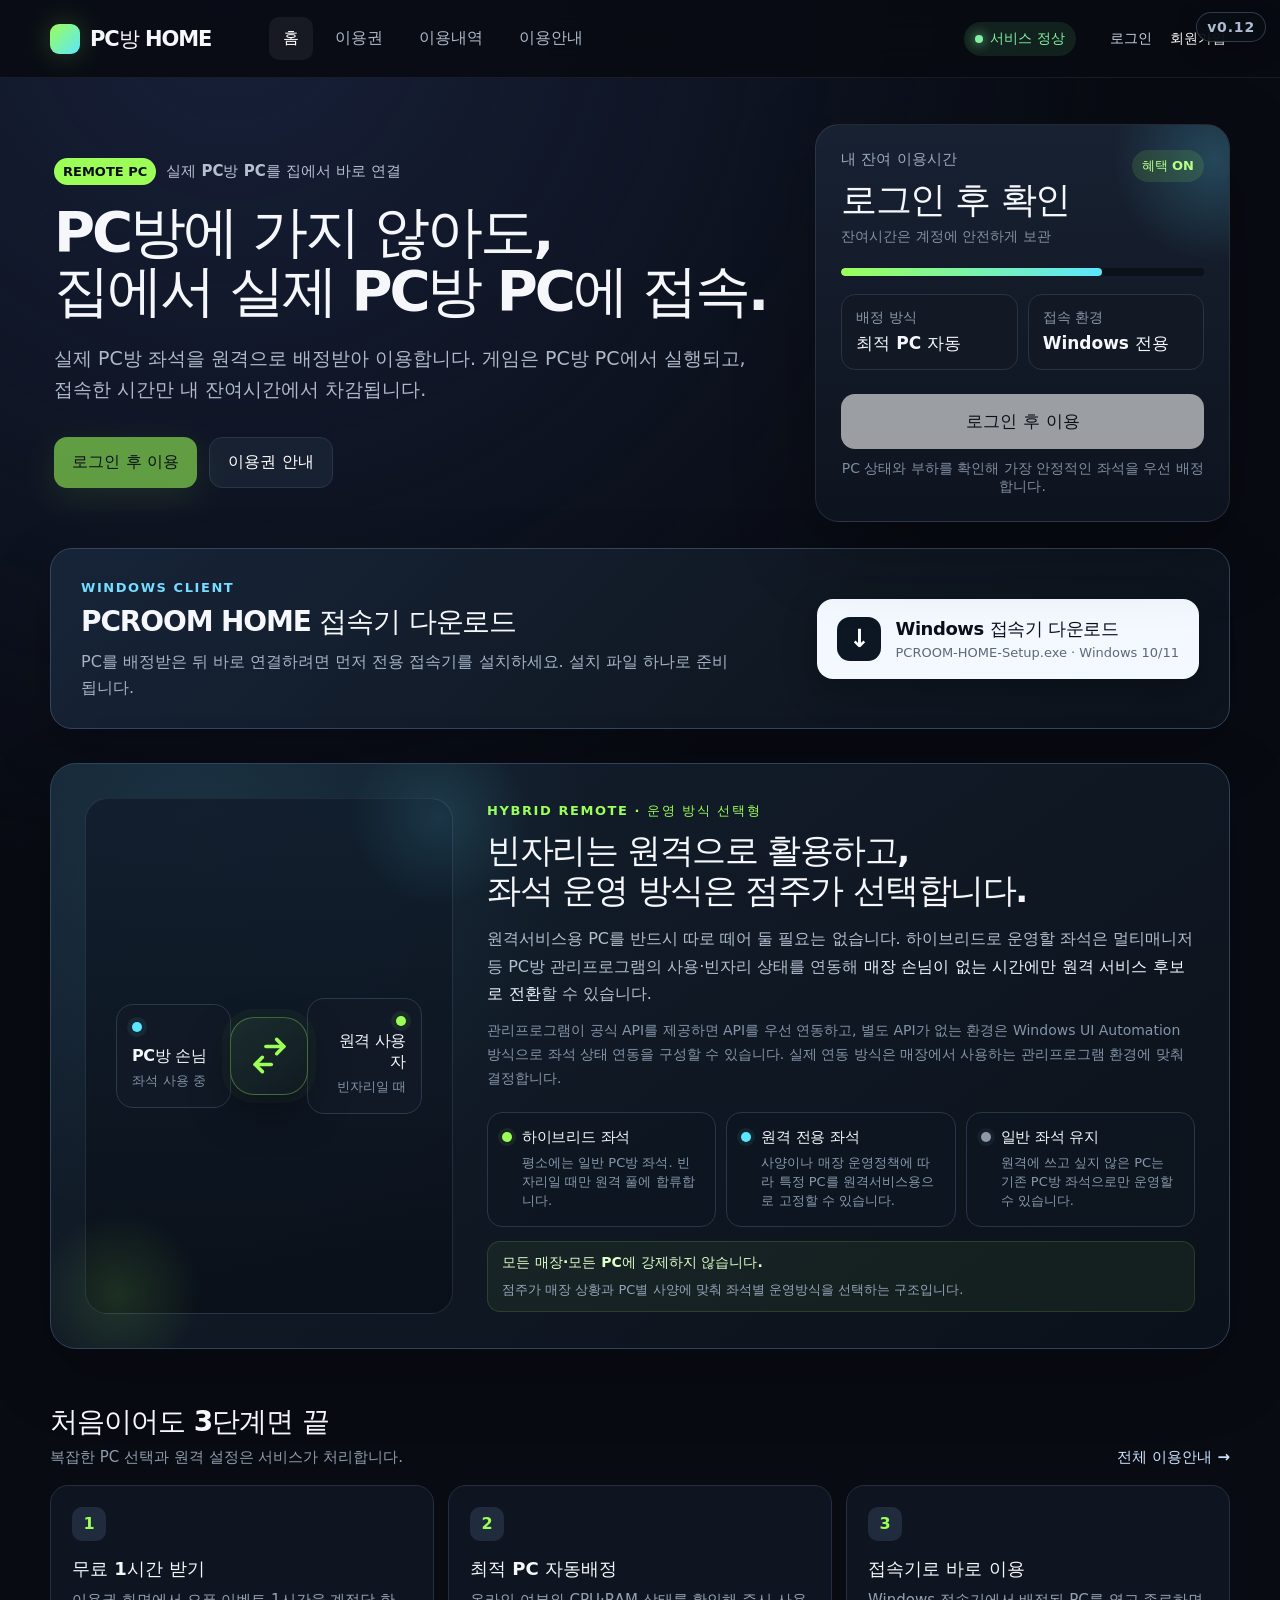
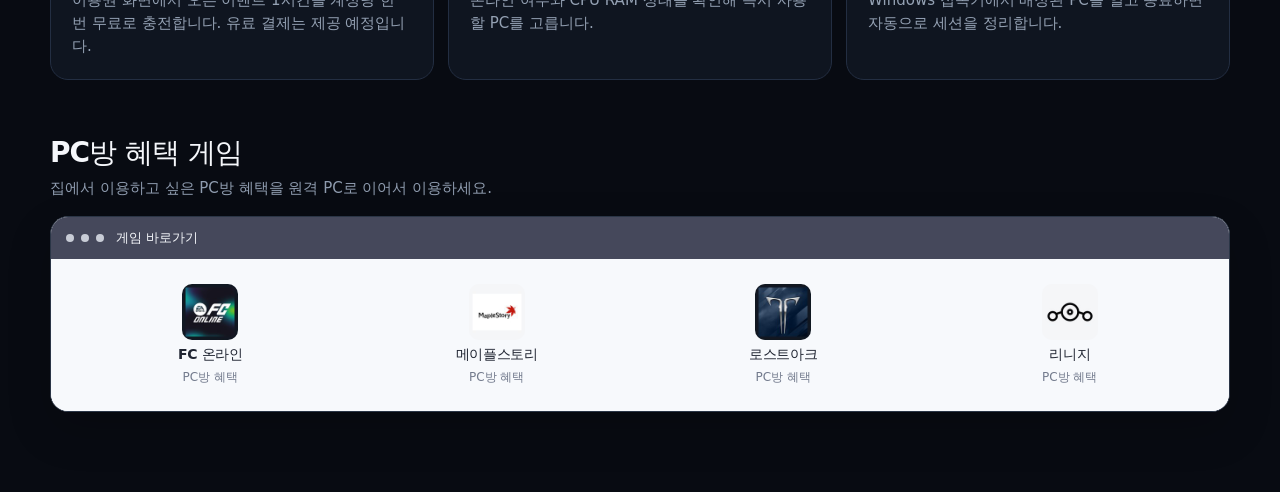
==== commit 91bab06a: "PCROOM HOME web 9f43b8d" ====
--- a/index.html
+++ b/index.html
@@ -1,4 +1,4 @@
-<!doctype html><html lang="ko"><head><meta charset="utf-8"><meta name="viewport" content="width=device-width,initial-scale=1"><title>PC방 HOME</title><link rel="stylesheet" href="/assets/app.css"></head><body><div class="shell"><header class="topbar"><div class="topin"><a class="brand" href="/"><span class="brandmark"></span>PC방 HOME</a><nav class="nav"><a class="active" href="/">홈</a><a href="/pricing.html">이용권</a><a href="/history.html">이용내역</a><a href="/help.html">이용안내</a></nav><div class="spacer"></div><div class="status-pill"><span class="dot"></span>서비스 정상</div><div class="user-actions" id="userActions"><a class="login-link" href="/login.html">로그인</a></div></div></header><main class="main"><section class="hero"><div class="hero-copy"><div class="eyebrow"><b>REMOTE PC</b> 실제 PC방 PC를 집에서 바로 연결</div><h1>PC방에 가지 않아도,<br>집에서 실제 PC방 PC에 접속.</h1><p>실제 PC방 좌석을 원격으로 배정받아 이용합니다. 게임은 PC방 PC에서 실행되고, 접속한 시간만 내 잔여시간에서 차감됩니다.</p><div class="hero-actions"><button class="btn btn-primary" id="connectButton">최적 PC 바로 연결</button><a class="btn btn-secondary" href="/pricing.html">이용권 안내</a></div></div><aside class="connect-card"><div class="connect-top"><div><div class="connect-title">내 잔여 이용시간</div><div class="balance"><span data-balance>로그인 후 확인</span></div><div class="expires">잔여시간은 계정에 안전하게 보관</div></div><span class="badge">혜택 ON</span></div><div class="meter"><span></span></div><div class="quality"><div class="mini"><div class="k">배정 방식</div><div class="v">최적 PC 자동</div></div><div class="mini"><div class="k">접속 환경</div><div class="v">Windows 전용</div></div></div><button class="connect-btn" id="connectButtonMirror" onclick="document.getElementById('connectButton').click()">연결 준비하기</button><div class="connect-note">PC 상태와 부하를 확인해 가장 안정적인 좌석을 우선 배정합니다.</div></aside></section><section class="download-spotlight" aria-label="Windows 접속기 다운로드"><div class="download-spotlight-copy"><span class="download-kicker">WINDOWS CLIENT</span><h2>PCROOM HOME 접속기 다운로드</h2><p>PC를 배정받은 뒤 바로 연결하려면 먼저 전용 접속기를 설치하세요. 설치 파일 하나로 준비됩니다.</p></div><a class="download-spotlight-button" href="/downloads/PCROOM-HOME-Setup.exe" download><span class="download-arrow">↓</span><span><strong>Windows 접속기 다운로드</strong><small>PCROOM-HOME-Setup.exe · Windows 10/11</small></span></a></section><section class="section"><div class="section-head"><div><h2>처음이어도 3단계면 끝</h2><p class="sub">복잡한 PC 선택과 원격 설정은 서비스가 처리합니다.</p></div><a class="link" href="/help.html">전체 이용안내 →</a></div><div class="steps"><article class="step"><div class="num">1</div><h3>무료 1시간 받기</h3><p>이용권 화면에서 오픈 이벤트 1시간을 계정당 한 번 무료로 충전합니다. 유료 결제는 제공 예정입니다.</p></article><article class="step"><div class="num">2</div><h3>최적 PC 자동배정</h3><p>온라인 여부와 CPU·RAM 상태를 확인해 즉시 사용할 PC를 고릅니다.</p></article><article class="step"><div class="num">3</div><h3>접속기로 바로 이용</h3><p>Windows 접속기에서 배정된 PC를 열고 종료하면 자동으로 세션을 정리합니다.</p></article></div></section><section class="section"><div class="section-head"><div><h2>PC방 혜택 게임</h2><p class="sub">집에서 이용하고 싶은 PC방 혜택을 원격 PC로 이어서 이용하세요.</p></div></div><div class="game-launcher-shell"><div class="launcher-titlebar"><span class="launcher-dots"><i></i><i></i><i></i></span><b>게임 바로가기</b></div><div class="game-launcher-grid">
+<!doctype html><html lang="ko"><head><meta charset="utf-8"><meta name="viewport" content="width=device-width,initial-scale=1"><title>PC방 HOME</title><link rel="stylesheet" href="/assets/app.css"></head><body><div class="shell"><header class="topbar"><div class="topin"><a class="brand" href="/"><span class="brandmark"></span>PC방 HOME</a><nav class="nav"><a class="active" href="/">홈</a><a href="/pricing.html">이용권</a><a href="/history.html">이용내역</a><a href="/help.html">이용안내</a></nav><div class="spacer"></div><div class="status-pill"><span class="dot"></span>서비스 정상</div><div class="user-actions" id="userActions"><a class="login-link" href="/login.html">로그인</a></div></div></header><main class="main"><section class="hero"><div class="hero-copy"><div class="eyebrow"><b>REMOTE PC</b> 실제 PC방 PC를 집에서 바로 연결</div><h1>PC방에 가지 않아도,<br>집에서 실제 PC방 PC에 접속.</h1><p>실제 PC방 좌석을 원격으로 배정받아 이용합니다. 게임은 PC방 PC에서 실행되고, 접속한 시간만 내 잔여시간에서 차감됩니다.</p><div class="hero-actions"><button class="btn btn-primary" id="connectButton">최적 PC 바로 연결</button><a class="btn btn-secondary" href="/pricing.html">이용권 안내</a></div></div><aside class="connect-card"><div class="connect-top"><div><div class="connect-title">내 잔여 이용시간</div><div class="balance"><span data-balance>로그인 후 확인</span></div><div class="expires">잔여시간은 계정에 안전하게 보관</div></div><span class="badge">혜택 ON</span></div><div class="meter"><span></span></div><div class="quality"><div class="mini"><div class="k">배정 방식</div><div class="v">최적 PC 자동</div></div><div class="mini"><div class="k">접속 환경</div><div class="v">Windows 전용</div></div></div><button class="connect-btn" id="connectButtonMirror" onclick="document.getElementById('connectButton').click()">연결 준비하기</button><div class="connect-note">PC 상태와 부하를 확인해 가장 안정적인 좌석을 우선 배정합니다.</div></aside></section><section class="download-spotlight" aria-label="Windows 접속기 다운로드"><div class="download-spotlight-copy"><span class="download-kicker">WINDOWS CLIENT</span><h2>PCROOM HOME 접속기 다운로드</h2><p>PC를 배정받은 뒤 바로 연결하려면 먼저 전용 접속기를 설치하세요. 설치 파일 하나로 준비됩니다.</p></div><a class="download-spotlight-button" href="/downloads/PCROOM-HOME-Setup.exe" download><span class="download-arrow">↓</span><span><strong>Windows 접속기 다운로드</strong><small>PCROOM-HOME-Setup.exe · Windows 10/11</small></span></a></section><section class="hybrid-remote" aria-labelledby="hybridRemoteTitle"><div class="hybrid-visual"><div class="hybrid-icon"><img src="/assets/icons/hybrid-remote.svg" alt="하이브리드 전환 아이콘"></div><div class="hybrid-flow" aria-hidden="true"><span class="hybrid-node local"><b>PC방 손님</b><small>좌석 사용 중</small></span><i></i><span class="hybrid-node remote"><b>원격 사용자</b><small>빈자리일 때</small></span></div></div><div class="hybrid-copy"><div class="hybrid-kicker">HYBRID REMOTE · 운영 방식 선택형</div><h2 id="hybridRemoteTitle">빈자리는 원격으로 활용하고,<br>좌석 운영 방식은 점주가 선택합니다.</h2><p class="hybrid-lead">원격서비스용 PC를 반드시 따로 떼어 둘 필요는 없습니다. 하이브리드로 운영할 좌석은 멀티매니저 등 PC방 관리프로그램의 사용·빈자리 상태를 연동해 <strong>매장 손님이 없는 시간에만 원격 서비스 후보로 전환</strong>할 수 있습니다.</p><p class="hybrid-tech">관리프로그램이 공식 API를 제공하면 API를 우선 연동하고, 별도 API가 없는 환경은 Windows UI Automation 방식으로 좌석 상태 연동을 구성할 수 있습니다. 실제 연동 방식은 매장에서 사용하는 관리프로그램 환경에 맞춰 결정합니다.</p><div class="hybrid-modes"><article><span class="mode-dot hybrid"></span><div><strong>하이브리드 좌석</strong><p>평소에는 일반 PC방 좌석. 빈자리일 때만 원격 풀에 합류합니다.</p></div></article><article><span class="mode-dot dedicated"></span><div><strong>원격 전용 좌석</strong><p>사양이나 매장 운영정책에 따라 특정 PC를 원격서비스용으로 고정할 수 있습니다.</p></div></article><article><span class="mode-dot local"></span><div><strong>일반 좌석 유지</strong><p>원격에 쓰고 싶지 않은 PC는 기존 PC방 좌석으로만 운영할 수 있습니다.</p></div></article></div><div class="hybrid-point"><b>모든 매장·모든 PC에 강제하지 않습니다.</b><span>점주가 매장 상황과 PC별 사양에 맞춰 좌석별 운영방식을 선택하는 구조입니다.</span></div></div></section><section class="section"><div class="section-head"><div><h2>처음이어도 3단계면 끝</h2><p class="sub">복잡한 PC 선택과 원격 설정은 서비스가 처리합니다.</p></div><a class="link" href="/help.html">전체 이용안내 →</a></div><div class="steps"><article class="step"><div class="num">1</div><h3>무료 1시간 받기</h3><p>이용권 화면에서 오픈 이벤트 1시간을 계정당 한 번 무료로 충전합니다. 유료 결제는 제공 예정입니다.</p></article><article class="step"><div class="num">2</div><h3>최적 PC 자동배정</h3><p>온라인 여부와 CPU·RAM 상태를 확인해 즉시 사용할 PC를 고릅니다.</p></article><article class="step"><div class="num">3</div><h3>접속기로 바로 이용</h3><p>Windows 접속기에서 배정된 PC를 열고 종료하면 자동으로 세션을 정리합니다.</p></article></div></section><section class="section"><div class="section-head"><div><h2>PC방 혜택 게임</h2><p class="sub">집에서 이용하고 싶은 PC방 혜택을 원격 PC로 이어서 이용하세요.</p></div></div><div class="game-launcher-shell"><div class="launcher-titlebar"><span class="launcher-dots"><i></i><i></i><i></i></span><b>게임 바로가기</b></div><div class="game-launcher-grid">
 <article class="launcher-game"><img src="/assets/games/fc-online.jpg" alt="FC 온라인"><strong>FC 온라인</strong><span>PC방 혜택</span></article>
 <article class="launcher-game"><img src="/assets/games/maplestory.jpg" alt="메이플스토리"><strong>메이플스토리</strong><span>PC방 혜택</span></article>
 <article class="launcher-game"><img src="/assets/games/lostark.jpg" alt="로스트아크"><strong>로스트아크</strong><span>PC방 혜택</span></article>
--- a/assets/app.css
+++ b/assets/app.css
@@ -22,11 +22,24 @@
 @media(max-width:700px){.pc-form-grid{grid-template-columns:1fr}.pc-form-grid .field:first-child{grid-column:auto}.panel-head{align-items:flex-start;gap:14px;flex-direction:column}}
 .user-actions{display:flex;align-items:center;gap:10px}.login-link,.join-link,.admin-link,.logout-link{font-size:14px;font-weight:800;color:#c8d4e3;text-decoration:none;background:transparent;border:0;cursor:pointer;padding:8px 4px}.join-link,.admin-link{color:#fff}.logout-link{color:#7f8ca0}.game-launcher-shell{overflow:hidden;border:1px solid #2a3546;border-radius:18px;background:#f7f9fc;box-shadow:0 18px 44px rgba(0,0,0,.18)}.launcher-titlebar{height:42px;padding:0 15px;display:flex;align-items:center;gap:12px;background:#45485b;color:#f5f7fb}.launcher-titlebar b{font-size:13px;letter-spacing:-.01em}.launcher-dots{display:flex;gap:7px}.launcher-dots i{display:block;width:8px;height:8px;border-radius:50%;background:#c8ccd6}.game-launcher-grid{display:grid;grid-template-columns:repeat(4,minmax(0,1fr));gap:8px;padding:18px 20px 20px;background:#f7f9fc}.launcher-game{display:grid;justify-items:center;align-content:start;gap:6px;min-width:0;padding:7px 4px;border-radius:10px;transition:background .15s ease,transform .15s ease}.launcher-game:hover{background:#e9edf4;transform:translateY(-1px)}.launcher-game img{width:56px;height:56px;object-fit:contain;border-radius:10px}.launcher-game strong{font-size:14px;line-height:1.25;color:#202532;letter-spacing:-.025em;text-align:center;white-space:nowrap;overflow:hidden;text-overflow:ellipsis;max-width:100%}.launcher-game span{font-size:12px;line-height:1.2;color:#737b8d}.payment-coming{border-color:#3b4658}.payment-coming .badge{background:#1d2735;color:#c4cfde}.plan button:disabled{cursor:not-allowed;opacity:.58}.role-select{min-width:122px;background:#121a26;color:#e9eff7;border:1px solid #2c394e;border-radius:9px;padding:9px 10px;font-size:14px}.role-select:disabled{opacity:.6}@media(max-width:700px){.game-launcher-grid{grid-template-columns:repeat(2,minmax(0,1fr));gap:8px;padding:14px}.launcher-game img{width:54px;height:54px}.user-actions{gap:6px}.logout-link{display:none}}
 
-/* v0.10: make the Windows client impossible to miss on the home screen */
+/* v0.12: make the Windows client impossible to miss on the home screen */
 .download-spotlight{margin:26px 0 10px;display:flex;align-items:center;justify-content:space-between;gap:28px;padding:28px 30px;border:1px solid #34455e;border-radius:22px;background:linear-gradient(135deg,#172438 0%,#101823 62%,#0d131d 100%);box-shadow:0 22px 60px rgba(0,0,0,.22)}
 .download-kicker{display:inline-block;color:#75ddff;font-size:13px;font-weight:950;letter-spacing:.12em;margin-bottom:8px}.download-spotlight h2{margin:0 0 8px;font-size:28px;letter-spacing:-.04em}.download-spotlight p{margin:0;max-width:650px;color:#a6b3c5;font-size:16px;line-height:1.6}.download-spotlight-button{min-width:330px;display:flex;align-items:center;gap:14px;padding:18px 20px;border-radius:16px;background:#f4f8ff;color:#0a1018;text-decoration:none;box-shadow:0 12px 34px rgba(0,0,0,.25);transition:transform .16s ease,box-shadow .16s ease}.download-spotlight-button:hover{transform:translateY(-2px);box-shadow:0 16px 42px rgba(0,0,0,.32)}.download-arrow{width:44px;height:44px;border-radius:13px;display:grid;place-items:center;background:#0d1724;color:white;font-size:25px;font-weight:900}.download-spotlight-button strong{display:block;font-size:18px;letter-spacing:-.025em}.download-spotlight-button small{display:block;margin-top:4px;color:#5c6978;font-size:13px}.promo-plan{position:relative;overflow:hidden;border-color:#4f6079!important;background:linear-gradient(180deg,#17263a 0%,#111824 100%)!important}.promo-plan:after{content:'1H';position:absolute;right:-8px;top:22px;font-size:86px;font-weight:1000;color:rgba(255,255,255,.035);letter-spacing:-.08em;pointer-events:none}.event-badge{background:#d9f7e2!important;color:#0c5d29!important}.promo-note{margin:11px 0 0;color:#93a2b6;font-size:14px;line-height:1.45}.promo-note.done{color:#80e8a1;font-weight:800}
 @media(max-width:900px){.download-spotlight{flex-direction:column;align-items:stretch;padding:22px}.download-spotlight-button{min-width:0;width:100%}}@media(max-width:560px){.download-spotlight h2{font-size:24px}.download-spotlight-button strong{font-size:16px}}
 
-/* v0.10: client-review role selector */
+/* v0.12: client-review role selector */
 .review-login{margin:4px 0 22px;padding:16px;border:1px solid #33445e;border-radius:15px;background:linear-gradient(180deg,#162132,#111925)}
 .review-login-head{display:flex;align-items:flex-start;justify-content:space-between;gap:12px;margin-bottom:5px}.review-login-head>div{display:grid;gap:3px}.review-login-head strong{font-size:16px;letter-spacing:-.02em}.review-login-head span{font-size:13px;color:#8fa0b6}.review-info{width:28px;height:28px;border-radius:50%;border:1px solid #42536d;background:#1b283a;color:#dce7f6;font-weight:900;cursor:help}.review-field{margin:12px 0 9px}.review-field select{font-weight:800}.review-login-hint{margin:0;color:#91a2b8;font-size:13px;line-height:1.5}.admin-role-current{display:grid;gap:5px}.admin-role-current>span{font-size:12px;color:#8290a4}.admin-role-current>strong{font-size:16px;color:#f4f7fb}.admin-role-current>small{font-size:12px;color:#8290a4;overflow-wrap:anywhere}.admin-role-current>a{display:inline-flex;margin-top:6px;color:#d9e6f6;font-size:13px;font-weight:850;text-decoration:none}
+
+/* v0.12: operational version badge, Host onboarding and WOL status */
+.app-version{position:fixed;top:12px;right:14px;z-index:9999;padding:6px 10px;border:1px solid rgba(135,158,190,.32);border-radius:999px;background:rgba(8,13,20,.88);backdrop-filter:blur(12px);color:#aebbd0;font-size:14px;font-weight:900;letter-spacing:.06em;box-shadow:0 8px 24px rgba(0,0,0,.2);pointer-events:none}
+.host-download-panel{margin-top:28px;display:grid;grid-template-columns:1fr auto;gap:22px;align-items:center;padding:24px 26px;border:1px solid #36506c;border-radius:20px;background:linear-gradient(135deg,#172638 0%,#111a27 62%,#101722 100%)}.host-download-panel h2{margin:0 0 7px;font-size:22px;letter-spacing:-.035em}.host-download-panel p{margin:0;color:#97a7bb;font-size:15px;line-height:1.55;max-width:760px}.host-download-panel .host-flow{margin-top:12px;color:#c8d5e6;font-size:14px;font-weight:750}.host-download-button{min-width:300px;text-decoration:none;display:flex;align-items:center;justify-content:center;gap:10px;padding:16px 19px;border-radius:14px;background:#f3f7fd;color:#0b121c;font-size:16px;font-weight:950;box-shadow:0 12px 30px rgba(0,0,0,.22)}.host-download-button small{display:block;color:#5f6b79;font-size:12px;font-weight:750;margin-top:3px}.host-enroll-box{margin-top:14px;padding:17px 18px;border:1px solid #30425a;border-radius:15px;background:#0f1722}.host-enroll-box h3{margin:0 0 7px;font-size:17px}.host-enroll-box p{margin:0 0 12px;color:#8fa0b4;font-size:14px}.host-code-row{display:grid;grid-template-columns:1fr auto;gap:10px}.host-code-row input{height:46px;background:#0a111a;border:1px solid #31415a;border-radius:10px;color:#e9f1fb;padding:0 12px;font:700 13px/1.3 ui-monospace,SFMono-Regular,Consolas,monospace;min-width:0}.wol-cell{display:grid;gap:4px}.wol-cell strong{font-size:14px;color:#e8eff8}.wol-cell span,.wol-mini{font-size:12px!important;color:#8494a9!important}.tiny:disabled{opacity:.46;cursor:not-allowed}.role-stack{display:grid;gap:7px}.store-role-select{min-width:180px;font-size:13px}.scope-note{margin:10px 0 0;color:#8494a9;font-size:14px;line-height:1.55}.scope-note strong{color:#dce7f5}
+@media(max-width:900px){.app-version{top:8px;right:8px}.host-download-panel{grid-template-columns:1fr;padding:20px}.host-download-button{min-width:0;width:100%}}@media(max-width:560px){.host-code-row{grid-template-columns:1fr}.host-download-panel h2{font-size:20px}}
+
+.relay-row{display:flex;align-items:center;justify-content:space-between;gap:12px;margin-top:14px;padding-top:12px;border-top:1px solid rgba(135,158,190,.18)}.relay-state{display:inline-flex;align-items:center;gap:8px;color:#96a7bf;font-size:14px;font-weight:800}.relay-state i{width:8px;height:8px;border-radius:50%;background:#69788d}.relay-state.on{color:#a8e8c0}.relay-state.on i{background:#48d17c;box-shadow:0 0 0 4px rgba(72,209,124,.12)}.relay-state.off i{background:#e2a84b}.host-flow{line-height:1.65}
+
+.optional{color:#7f8ea5;font-size:14px;font-weight:700;margin-left:4px}
+
+/* v0.12: hybrid remote differentiator */
+.hybrid-remote{margin:34px 0 8px;display:grid;grid-template-columns:minmax(300px,.78fr) minmax(0,1.5fr);gap:34px;align-items:stretch;padding:34px;border:1px solid #31425b;border-radius:26px;background:radial-gradient(circle at 13% 14%,rgba(91,231,255,.10),transparent 34%),linear-gradient(145deg,#141f2f 0%,#0f1722 58%,#0b111a 100%);box-shadow:0 24px 70px rgba(0,0,0,.24);overflow:hidden}.hybrid-visual{position:relative;min-height:330px;border:1px solid rgba(132,155,188,.18);border-radius:22px;background:linear-gradient(180deg,rgba(18,30,45,.92),rgba(10,16,25,.92));display:flex;align-items:center;justify-content:center;padding:30px}.hybrid-visual:before,.hybrid-visual:after{content:"";position:absolute;border-radius:50%;filter:blur(.2px);pointer-events:none}.hybrid-visual:before{width:180px;height:180px;left:-58px;bottom:-72px;background:radial-gradient(circle,rgba(156,255,87,.13),transparent 67%)}.hybrid-visual:after{width:190px;height:190px;right:-82px;top:-76px;background:radial-gradient(circle,rgba(91,231,255,.12),transparent 68%)}.hybrid-icon{position:absolute;z-index:3;left:50%;top:50%;transform:translate(-50%,-50%);width:78px;height:78px;border:1px solid rgba(156,255,87,.32);border-radius:24px;background:linear-gradient(145deg,#1b2d2d,#101a21);display:grid;place-items:center;box-shadow:0 18px 42px rgba(0,0,0,.34),0 0 0 8px rgba(156,255,87,.035)}.hybrid-icon img{width:43px;height:43px}.hybrid-flow{width:100%;display:grid;grid-template-columns:1fr 56px 1fr;align-items:center;gap:10px;position:relative;z-index:2}.hybrid-flow>i{display:block;height:1px;background:linear-gradient(90deg,#3e536c,#9cff57,#3e536c);box-shadow:0 0 16px rgba(156,255,87,.20)}.hybrid-node{min-height:104px;padding:17px 15px;border-radius:17px;border:1px solid #2b394d;background:#101925;display:flex;flex-direction:column;justify-content:flex-end;gap:5px}.hybrid-node b{font-size:16px;letter-spacing:-.025em}.hybrid-node small{font-size:13px;color:#8292a7;font-weight:750}.hybrid-node.local{align-items:flex-start}.hybrid-node.remote{align-items:flex-end;text-align:right}.hybrid-node.local:before,.hybrid-node.remote:before{content:"";width:10px;height:10px;border-radius:50%;margin-bottom:auto;box-shadow:0 0 0 5px rgba(91,231,255,.08)}.hybrid-node.local:before{background:#5be7ff}.hybrid-node.remote:before{background:#9cff57;box-shadow:0 0 0 5px rgba(156,255,87,.08)}.hybrid-copy{padding:4px 0 2px}.hybrid-kicker{color:#9cff57;font-size:13px;font-weight:950;letter-spacing:.12em;margin-bottom:10px}.hybrid-copy h2{margin:0 0 15px;font-size:34px;line-height:1.18;letter-spacing:-.045em}.hybrid-lead,.hybrid-tech{margin:0;max-width:790px;color:#b3bfd0;font-size:16px;line-height:1.72}.hybrid-lead strong{color:#eff7ff}.hybrid-tech{margin-top:10px;color:#8494a9;font-size:14px}.hybrid-modes{display:grid;grid-template-columns:repeat(3,1fr);gap:10px;margin-top:22px}.hybrid-modes article{display:flex;gap:10px;align-items:flex-start;padding:15px 14px;border:1px solid #28364a;border-radius:15px;background:rgba(14,22,33,.78)}.hybrid-modes strong{display:block;font-size:15px;line-height:1.25;letter-spacing:-.02em}.hybrid-modes p{margin:6px 0 0;color:#8797ac;font-size:13px;line-height:1.48}.mode-dot{flex:0 0 10px;width:10px;height:10px;border-radius:50%;margin-top:4px}.mode-dot.hybrid{background:#9cff57;box-shadow:0 0 0 4px rgba(156,255,87,.08)}.mode-dot.dedicated{background:#5be7ff;box-shadow:0 0 0 4px rgba(91,231,255,.07)}.mode-dot.local{background:#8d99aa;box-shadow:0 0 0 4px rgba(141,153,170,.07)}.hybrid-point{margin-top:14px;display:flex;gap:9px 13px;align-items:baseline;flex-wrap:wrap;padding:12px 14px;border-radius:13px;background:rgba(156,255,87,.055);border:1px solid rgba(156,255,87,.14)}.hybrid-point b{font-size:14px;color:#dfffc9}.hybrid-point span{font-size:13px;color:#94a4b7}.hybrid-source{font-size:11px;color:#65758a}
+@media(max-width:980px){.hybrid-remote{grid-template-columns:1fr;padding:26px}.hybrid-visual{min-height:250px}.hybrid-modes{grid-template-columns:1fr 1fr 1fr}}@media(max-width:720px){.hybrid-remote{padding:20px;gap:24px}.hybrid-copy h2{font-size:28px}.hybrid-modes{grid-template-columns:1fr}.hybrid-visual{min-height:220px;padding:20px}.hybrid-icon{width:64px;height:64px;border-radius:20px}.hybrid-icon img{width:36px;height:36px}.hybrid-flow{grid-template-columns:1fr 42px 1fr}.hybrid-node{min-height:94px;padding:14px 12px}.hybrid-node b{font-size:14px}.hybrid-node small{font-size:12px}}
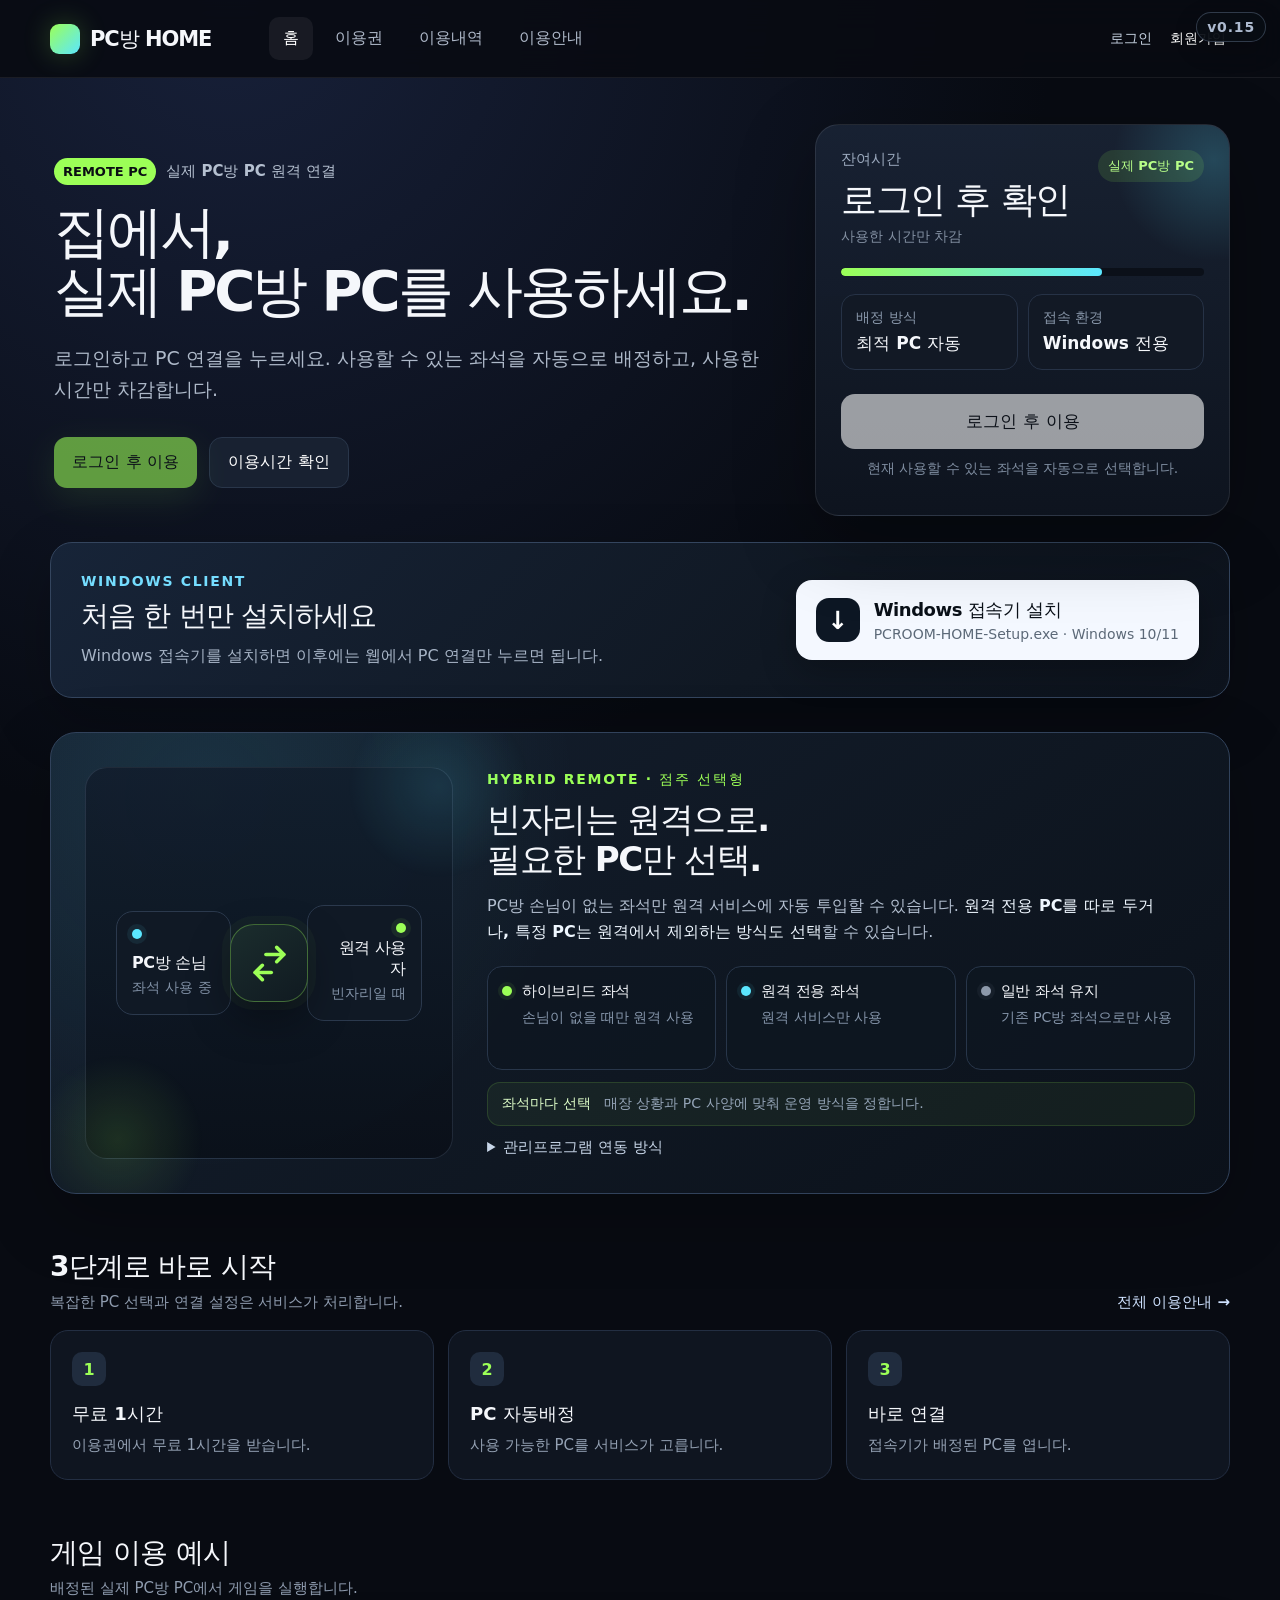
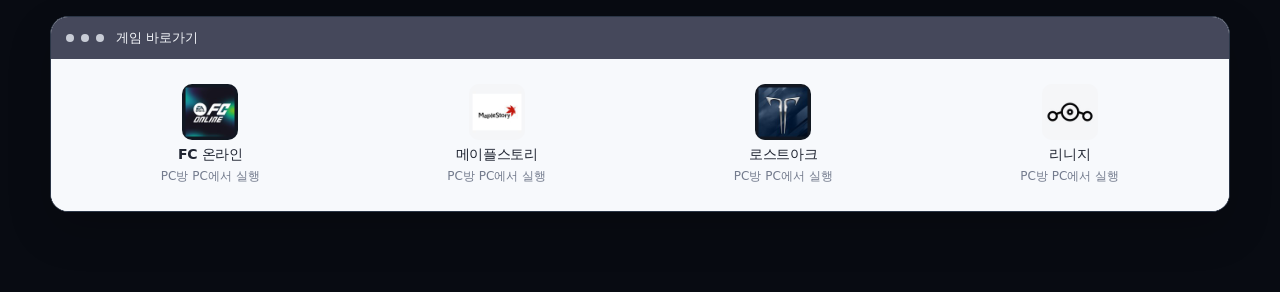
==== commit 096b7d32: "PCROOM HOME web 13023d0" ====
--- a/index.html
+++ b/index.html
@@ -1,6 +1,7 @@
-<!doctype html><html lang="ko"><head><meta charset="utf-8"><meta name="viewport" content="width=device-width,initial-scale=1"><title>PC방 HOME</title><link rel="stylesheet" href="/assets/app.css"></head><body><div class="shell"><header class="topbar"><div class="topin"><a class="brand" href="/"><span class="brandmark"></span>PC방 HOME</a><nav class="nav"><a class="active" href="/">홈</a><a href="/pricing.html">이용권</a><a href="/history.html">이용내역</a><a href="/help.html">이용안내</a></nav><div class="spacer"></div><div class="status-pill"><span class="dot"></span>서비스 정상</div><div class="user-actions" id="userActions"><a class="login-link" href="/login.html">로그인</a></div></div></header><main class="main"><section class="hero"><div class="hero-copy"><div class="eyebrow"><b>REMOTE PC</b> 실제 PC방 PC를 집에서 바로 연결</div><h1>PC방에 가지 않아도,<br>집에서 실제 PC방 PC에 접속.</h1><p>실제 PC방 좌석을 원격으로 배정받아 이용합니다. 게임은 PC방 PC에서 실행되고, 접속한 시간만 내 잔여시간에서 차감됩니다.</p><div class="hero-actions"><button class="btn btn-primary" id="connectButton">최적 PC 바로 연결</button><a class="btn btn-secondary" href="/pricing.html">이용권 안내</a></div></div><aside class="connect-card"><div class="connect-top"><div><div class="connect-title">내 잔여 이용시간</div><div class="balance"><span data-balance>로그인 후 확인</span></div><div class="expires">잔여시간은 계정에 안전하게 보관</div></div><span class="badge">혜택 ON</span></div><div class="meter"><span></span></div><div class="quality"><div class="mini"><div class="k">배정 방식</div><div class="v">최적 PC 자동</div></div><div class="mini"><div class="k">접속 환경</div><div class="v">Windows 전용</div></div></div><button class="connect-btn" id="connectButtonMirror" onclick="document.getElementById('connectButton').click()">연결 준비하기</button><div class="connect-note">PC 상태와 부하를 확인해 가장 안정적인 좌석을 우선 배정합니다.</div></aside></section><section class="download-spotlight" aria-label="Windows 접속기 다운로드"><div class="download-spotlight-copy"><span class="download-kicker">WINDOWS CLIENT</span><h2>PCROOM HOME 접속기 다운로드</h2><p>PC를 배정받은 뒤 바로 연결하려면 먼저 전용 접속기를 설치하세요. 설치 파일 하나로 준비됩니다.</p></div><a class="download-spotlight-button" href="/downloads/PCROOM-HOME-Setup.exe" download><span class="download-arrow">↓</span><span><strong>Windows 접속기 다운로드</strong><small>PCROOM-HOME-Setup.exe · Windows 10/11</small></span></a></section><section class="hybrid-remote" aria-labelledby="hybridRemoteTitle"><div class="hybrid-visual"><div class="hybrid-icon"><img src="/assets/icons/hybrid-remote.svg" alt="하이브리드 전환 아이콘"></div><div class="hybrid-flow" aria-hidden="true"><span class="hybrid-node local"><b>PC방 손님</b><small>좌석 사용 중</small></span><i></i><span class="hybrid-node remote"><b>원격 사용자</b><small>빈자리일 때</small></span></div></div><div class="hybrid-copy"><div class="hybrid-kicker">HYBRID REMOTE · 운영 방식 선택형</div><h2 id="hybridRemoteTitle">빈자리는 원격으로 활용하고,<br>좌석 운영 방식은 점주가 선택합니다.</h2><p class="hybrid-lead">원격서비스용 PC를 반드시 따로 떼어 둘 필요는 없습니다. 하이브리드로 운영할 좌석은 멀티매니저 등 PC방 관리프로그램의 사용·빈자리 상태를 연동해 <strong>매장 손님이 없는 시간에만 원격 서비스 후보로 전환</strong>할 수 있습니다.</p><p class="hybrid-tech">관리프로그램이 공식 API를 제공하면 API를 우선 연동하고, 별도 API가 없는 환경은 Windows UI Automation 방식으로 좌석 상태 연동을 구성할 수 있습니다. 실제 연동 방식은 매장에서 사용하는 관리프로그램 환경에 맞춰 결정합니다.</p><div class="hybrid-modes"><article><span class="mode-dot hybrid"></span><div><strong>하이브리드 좌석</strong><p>평소에는 일반 PC방 좌석. 빈자리일 때만 원격 풀에 합류합니다.</p></div></article><article><span class="mode-dot dedicated"></span><div><strong>원격 전용 좌석</strong><p>사양이나 매장 운영정책에 따라 특정 PC를 원격서비스용으로 고정할 수 있습니다.</p></div></article><article><span class="mode-dot local"></span><div><strong>일반 좌석 유지</strong><p>원격에 쓰고 싶지 않은 PC는 기존 PC방 좌석으로만 운영할 수 있습니다.</p></div></article></div><div class="hybrid-point"><b>모든 매장·모든 PC에 강제하지 않습니다.</b><span>점주가 매장 상황과 PC별 사양에 맞춰 좌석별 운영방식을 선택하는 구조입니다.</span></div></div></section><section class="section"><div class="section-head"><div><h2>처음이어도 3단계면 끝</h2><p class="sub">복잡한 PC 선택과 원격 설정은 서비스가 처리합니다.</p></div><a class="link" href="/help.html">전체 이용안내 →</a></div><div class="steps"><article class="step"><div class="num">1</div><h3>무료 1시간 받기</h3><p>이용권 화면에서 오픈 이벤트 1시간을 계정당 한 번 무료로 충전합니다. 유료 결제는 제공 예정입니다.</p></article><article class="step"><div class="num">2</div><h3>최적 PC 자동배정</h3><p>온라인 여부와 CPU·RAM 상태를 확인해 즉시 사용할 PC를 고릅니다.</p></article><article class="step"><div class="num">3</div><h3>접속기로 바로 이용</h3><p>Windows 접속기에서 배정된 PC를 열고 종료하면 자동으로 세션을 정리합니다.</p></article></div></section><section class="section"><div class="section-head"><div><h2>PC방 혜택 게임</h2><p class="sub">집에서 이용하고 싶은 PC방 혜택을 원격 PC로 이어서 이용하세요.</p></div></div><div class="game-launcher-shell"><div class="launcher-titlebar"><span class="launcher-dots"><i></i><i></i><i></i></span><b>게임 바로가기</b></div><div class="game-launcher-grid">
-<article class="launcher-game"><img src="/assets/games/fc-online.jpg" alt="FC 온라인"><strong>FC 온라인</strong><span>PC방 혜택</span></article>
-<article class="launcher-game"><img src="/assets/games/maplestory.jpg" alt="메이플스토리"><strong>메이플스토리</strong><span>PC방 혜택</span></article>
-<article class="launcher-game"><img src="/assets/games/lostark.jpg" alt="로스트아크"><strong>로스트아크</strong><span>PC방 혜택</span></article>
-<article class="launcher-game"><img src="/assets/games/lineage.jpg" alt="리니지"><strong>리니지</strong><span>PC방 혜택</span></article>
-</div></div></section></main><nav class="mobile-nav"><a class="active" href="/">홈</a><a href="/pricing.html">이용권</a><a href="/history.html">이용내역</a><a href="/help.html">안내</a></nav><div id="toast" class="toast"></div></div><script src="/config.js"></script><script src="/assets/app.js"></script></body></html>
+<!DOCTYPE html>
+<html lang="ko"><head><meta charset="utf-8"/><meta content="width=device-width,initial-scale=1" name="viewport"/><title>PC방 HOME</title><link href="/assets/app.css" rel="stylesheet"/></head><body><div class="shell"><header class="topbar"><div class="topin"><a class="brand" href="/"><span class="brandmark"></span>PC방 HOME</a><nav class="nav"><a class="active" href="/">홈</a><a href="/pricing.html">이용권</a><a href="/history.html">이용내역</a><a href="/help.html">이용안내</a></nav><div class="spacer"></div><div class="user-actions" id="userActions"><a class="login-link" href="/login.html">로그인</a></div></div></header><main class="main"><section class="hero"><div class="hero-copy"><div class="eyebrow"><b>REMOTE PC</b> 실제 PC방 PC 원격 연결</div><h1>집에서,<br/>실제 PC방 PC를 사용하세요.</h1><p>로그인하고 PC 연결을 누르세요. 사용할 수 있는 좌석을 자동으로 배정하고, 사용한 시간만 차감합니다.</p><div class="hero-actions"><button class="btn btn-primary" id="connectButton">PC 연결</button><a class="btn btn-secondary" href="/pricing.html">이용시간 확인</a></div></div><aside class="connect-card"><div class="connect-top"><div><div class="connect-title">잔여시간</div><div class="balance"><span data-balance="">로그인 후 확인</span></div><div class="expires">사용한 시간만 차감</div></div><span class="badge">실제 PC방 PC</span></div><div class="meter"><span></span></div><div class="quality"><div class="mini"><div class="k">배정 방식</div><div class="v">최적 PC 자동</div></div><div class="mini"><div class="k">접속 환경</div><div class="v">Windows 전용</div></div></div><button class="connect-btn" id="connectButtonMirror" onclick="document.getElementById('connectButton').click()">PC 연결 준비</button><div class="connect-note">현재 사용할 수 있는 좌석을 자동으로 선택합니다.</div></aside></section><section aria-label="Windows 접속기 다운로드" class="download-spotlight"><div class="download-spotlight-copy"><span class="download-kicker">WINDOWS CLIENT</span><h2>처음 한 번만 설치하세요</h2><p>Windows 접속기를 설치하면 이후에는 웹에서 PC 연결만 누르면 됩니다.</p></div><a class="download-spotlight-button" download="" href="/downloads/PCROOM-HOME-Setup.exe"><span class="download-arrow">↓</span><span><strong>Windows 접속기 설치</strong><small>PCROOM-HOME-Setup.exe · Windows 10/11</small></span></a></section><section aria-labelledby="hybridRemoteTitle" class="hybrid-remote"><div class="hybrid-visual"><div class="hybrid-icon"><img alt="하이브리드 전환 아이콘" src="/assets/icons/hybrid-remote.svg"/></div><div aria-hidden="true" class="hybrid-flow"><span class="hybrid-node local"><b>PC방 손님</b><small>좌석 사용 중</small></span><i></i><span class="hybrid-node remote"><b>원격 사용자</b><small>빈자리일 때</small></span></div></div><div class="hybrid-copy"><div class="hybrid-kicker">HYBRID REMOTE · 점주 선택형</div><h2 id="hybridRemoteTitle">빈자리는 원격으로.<br/>필요한 PC만 선택.</h2><p class="hybrid-lead">PC방 손님이 없는 좌석만 원격 서비스에 자동 투입할 수 있습니다. <strong>원격 전용 PC를 따로 두거나, 특정 PC는 원격에서 제외하는 방식도 선택</strong>할 수 있습니다.</p><div class="hybrid-modes"><article><span class="mode-dot hybrid"></span><div><strong>하이브리드 좌석</strong><p>손님이 없을 때만 원격 사용</p></div></article><article><span class="mode-dot dedicated"></span><div><strong>원격 전용 좌석</strong><p>원격 서비스만 사용</p></div></article><article><span class="mode-dot local"></span><div><strong>일반 좌석 유지</strong><p>기존 PC방 좌석으로만 사용</p></div></article></div><div class="hybrid-point"><b>좌석마다 선택</b><span>매장 상황과 PC 사양에 맞춰 운영 방식을 정합니다.</span></div><details class="hybrid-details"><summary>관리프로그램 연동 방식</summary><p>멀티매니저 등 PC방 관리프로그램의 좌석 상태와 연동합니다. 공식 API가 있으면 API를 우선 사용하고, 없는 환경은 Windows UI Automation 방식으로 구성할 수 있습니다.</p></details></div></section><section class="section"><div class="section-head"><div><h2>3단계로 바로 시작</h2><p class="sub">복잡한 PC 선택과 연결 설정은 서비스가 처리합니다.</p></div><a class="link" href="/help.html">전체 이용안내 →</a></div><div class="steps"><article class="step"><div class="num">1</div><h3>무료 1시간</h3><p>이용권에서 무료 1시간을 받습니다.</p></article><article class="step"><div class="num">2</div><h3>PC 자동배정</h3><p>사용 가능한 PC를 서비스가 고릅니다.</p></article><article class="step"><div class="num">3</div><h3>바로 연결</h3><p>접속기가 배정된 PC를 엽니다.</p></article></div></section><section class="section"><div class="section-head"><div><h2>게임 이용 예시</h2><p class="sub">배정된 실제 PC방 PC에서 게임을 실행합니다.</p></div></div><div class="game-launcher-shell"><div class="launcher-titlebar"><span class="launcher-dots"><i></i><i></i><i></i></span><b>게임 바로가기</b></div><div class="game-launcher-grid">
+<article class="launcher-game"><img alt="FC 온라인" src="/assets/games/fc-online.jpg"/><strong>FC 온라인</strong><span>PC방 PC에서 실행</span></article>
+<article class="launcher-game"><img alt="메이플스토리" src="/assets/games/maplestory.jpg"/><strong>메이플스토리</strong><span>PC방 PC에서 실행</span></article>
+<article class="launcher-game"><img alt="로스트아크" src="/assets/games/lostark.jpg"/><strong>로스트아크</strong><span>PC방 PC에서 실행</span></article>
+<article class="launcher-game"><img alt="리니지" src="/assets/games/lineage.jpg"/><strong>리니지</strong><span>PC방 PC에서 실행</span></article>
+</div></div></section></main><nav class="mobile-nav"><a class="active" href="/">홈</a><a href="/pricing.html">이용권</a><a href="/history.html">이용내역</a><a href="/help.html">안내</a></nav><div class="toast" id="toast"></div></div><script src="/config.js"></script><script src="/assets/app.js"></script></body></html>
--- a/assets/app.css
+++ b/assets/app.css
@@ -22,16 +22,16 @@
 @media(max-width:700px){.pc-form-grid{grid-template-columns:1fr}.pc-form-grid .field:first-child{grid-column:auto}.panel-head{align-items:flex-start;gap:14px;flex-direction:column}}
 .user-actions{display:flex;align-items:center;gap:10px}.login-link,.join-link,.admin-link,.logout-link{font-size:14px;font-weight:800;color:#c8d4e3;text-decoration:none;background:transparent;border:0;cursor:pointer;padding:8px 4px}.join-link,.admin-link{color:#fff}.logout-link{color:#7f8ca0}.game-launcher-shell{overflow:hidden;border:1px solid #2a3546;border-radius:18px;background:#f7f9fc;box-shadow:0 18px 44px rgba(0,0,0,.18)}.launcher-titlebar{height:42px;padding:0 15px;display:flex;align-items:center;gap:12px;background:#45485b;color:#f5f7fb}.launcher-titlebar b{font-size:13px;letter-spacing:-.01em}.launcher-dots{display:flex;gap:7px}.launcher-dots i{display:block;width:8px;height:8px;border-radius:50%;background:#c8ccd6}.game-launcher-grid{display:grid;grid-template-columns:repeat(4,minmax(0,1fr));gap:8px;padding:18px 20px 20px;background:#f7f9fc}.launcher-game{display:grid;justify-items:center;align-content:start;gap:6px;min-width:0;padding:7px 4px;border-radius:10px;transition:background .15s ease,transform .15s ease}.launcher-game:hover{background:#e9edf4;transform:translateY(-1px)}.launcher-game img{width:56px;height:56px;object-fit:contain;border-radius:10px}.launcher-game strong{font-size:14px;line-height:1.25;color:#202532;letter-spacing:-.025em;text-align:center;white-space:nowrap;overflow:hidden;text-overflow:ellipsis;max-width:100%}.launcher-game span{font-size:12px;line-height:1.2;color:#737b8d}.payment-coming{border-color:#3b4658}.payment-coming .badge{background:#1d2735;color:#c4cfde}.plan button:disabled{cursor:not-allowed;opacity:.58}.role-select{min-width:122px;background:#121a26;color:#e9eff7;border:1px solid #2c394e;border-radius:9px;padding:9px 10px;font-size:14px}.role-select:disabled{opacity:.6}@media(max-width:700px){.game-launcher-grid{grid-template-columns:repeat(2,minmax(0,1fr));gap:8px;padding:14px}.launcher-game img{width:54px;height:54px}.user-actions{gap:6px}.logout-link{display:none}}
 
-/* v0.12: make the Windows client impossible to miss on the home screen */
+/* v0.15: make the Windows client impossible to miss on the home screen */
 .download-spotlight{margin:26px 0 10px;display:flex;align-items:center;justify-content:space-between;gap:28px;padding:28px 30px;border:1px solid #34455e;border-radius:22px;background:linear-gradient(135deg,#172438 0%,#101823 62%,#0d131d 100%);box-shadow:0 22px 60px rgba(0,0,0,.22)}
 .download-kicker{display:inline-block;color:#75ddff;font-size:13px;font-weight:950;letter-spacing:.12em;margin-bottom:8px}.download-spotlight h2{margin:0 0 8px;font-size:28px;letter-spacing:-.04em}.download-spotlight p{margin:0;max-width:650px;color:#a6b3c5;font-size:16px;line-height:1.6}.download-spotlight-button{min-width:330px;display:flex;align-items:center;gap:14px;padding:18px 20px;border-radius:16px;background:#f4f8ff;color:#0a1018;text-decoration:none;box-shadow:0 12px 34px rgba(0,0,0,.25);transition:transform .16s ease,box-shadow .16s ease}.download-spotlight-button:hover{transform:translateY(-2px);box-shadow:0 16px 42px rgba(0,0,0,.32)}.download-arrow{width:44px;height:44px;border-radius:13px;display:grid;place-items:center;background:#0d1724;color:white;font-size:25px;font-weight:900}.download-spotlight-button strong{display:block;font-size:18px;letter-spacing:-.025em}.download-spotlight-button small{display:block;margin-top:4px;color:#5c6978;font-size:13px}.promo-plan{position:relative;overflow:hidden;border-color:#4f6079!important;background:linear-gradient(180deg,#17263a 0%,#111824 100%)!important}.promo-plan:after{content:'1H';position:absolute;right:-8px;top:22px;font-size:86px;font-weight:1000;color:rgba(255,255,255,.035);letter-spacing:-.08em;pointer-events:none}.event-badge{background:#d9f7e2!important;color:#0c5d29!important}.promo-note{margin:11px 0 0;color:#93a2b6;font-size:14px;line-height:1.45}.promo-note.done{color:#80e8a1;font-weight:800}
 @media(max-width:900px){.download-spotlight{flex-direction:column;align-items:stretch;padding:22px}.download-spotlight-button{min-width:0;width:100%}}@media(max-width:560px){.download-spotlight h2{font-size:24px}.download-spotlight-button strong{font-size:16px}}
 
-/* v0.12: client-review role selector */
+/* v0.15: client-review role selector */
 .review-login{margin:4px 0 22px;padding:16px;border:1px solid #33445e;border-radius:15px;background:linear-gradient(180deg,#162132,#111925)}
 .review-login-head{display:flex;align-items:flex-start;justify-content:space-between;gap:12px;margin-bottom:5px}.review-login-head>div{display:grid;gap:3px}.review-login-head strong{font-size:16px;letter-spacing:-.02em}.review-login-head span{font-size:13px;color:#8fa0b6}.review-info{width:28px;height:28px;border-radius:50%;border:1px solid #42536d;background:#1b283a;color:#dce7f6;font-weight:900;cursor:help}.review-field{margin:12px 0 9px}.review-field select{font-weight:800}.review-login-hint{margin:0;color:#91a2b8;font-size:13px;line-height:1.5}.admin-role-current{display:grid;gap:5px}.admin-role-current>span{font-size:12px;color:#8290a4}.admin-role-current>strong{font-size:16px;color:#f4f7fb}.admin-role-current>small{font-size:12px;color:#8290a4;overflow-wrap:anywhere}.admin-role-current>a{display:inline-flex;margin-top:6px;color:#d9e6f6;font-size:13px;font-weight:850;text-decoration:none}
 
-/* v0.12: operational version badge, Host onboarding and WOL status */
+/* v0.15: operational version badge, Host onboarding and WOL status */
 .app-version{position:fixed;top:12px;right:14px;z-index:9999;padding:6px 10px;border:1px solid rgba(135,158,190,.32);border-radius:999px;background:rgba(8,13,20,.88);backdrop-filter:blur(12px);color:#aebbd0;font-size:14px;font-weight:900;letter-spacing:.06em;box-shadow:0 8px 24px rgba(0,0,0,.2);pointer-events:none}
 .host-download-panel{margin-top:28px;display:grid;grid-template-columns:1fr auto;gap:22px;align-items:center;padding:24px 26px;border:1px solid #36506c;border-radius:20px;background:linear-gradient(135deg,#172638 0%,#111a27 62%,#101722 100%)}.host-download-panel h2{margin:0 0 7px;font-size:22px;letter-spacing:-.035em}.host-download-panel p{margin:0;color:#97a7bb;font-size:15px;line-height:1.55;max-width:760px}.host-download-panel .host-flow{margin-top:12px;color:#c8d5e6;font-size:14px;font-weight:750}.host-download-button{min-width:300px;text-decoration:none;display:flex;align-items:center;justify-content:center;gap:10px;padding:16px 19px;border-radius:14px;background:#f3f7fd;color:#0b121c;font-size:16px;font-weight:950;box-shadow:0 12px 30px rgba(0,0,0,.22)}.host-download-button small{display:block;color:#5f6b79;font-size:12px;font-weight:750;margin-top:3px}.host-enroll-box{margin-top:14px;padding:17px 18px;border:1px solid #30425a;border-radius:15px;background:#0f1722}.host-enroll-box h3{margin:0 0 7px;font-size:17px}.host-enroll-box p{margin:0 0 12px;color:#8fa0b4;font-size:14px}.host-code-row{display:grid;grid-template-columns:1fr auto;gap:10px}.host-code-row input{height:46px;background:#0a111a;border:1px solid #31415a;border-radius:10px;color:#e9f1fb;padding:0 12px;font:700 13px/1.3 ui-monospace,SFMono-Regular,Consolas,monospace;min-width:0}.wol-cell{display:grid;gap:4px}.wol-cell strong{font-size:14px;color:#e8eff8}.wol-cell span,.wol-mini{font-size:12px!important;color:#8494a9!important}.tiny:disabled{opacity:.46;cursor:not-allowed}.role-stack{display:grid;gap:7px}.store-role-select{min-width:180px;font-size:13px}.scope-note{margin:10px 0 0;color:#8494a9;font-size:14px;line-height:1.55}.scope-note strong{color:#dce7f5}
 @media(max-width:900px){.app-version{top:8px;right:8px}.host-download-panel{grid-template-columns:1fr;padding:20px}.host-download-button{min-width:0;width:100%}}@media(max-width:560px){.host-code-row{grid-template-columns:1fr}.host-download-panel h2{font-size:20px}}
@@ -40,6 +40,19 @@
 
 .optional{color:#7f8ea5;font-size:14px;font-weight:700;margin-left:4px}
 
-/* v0.12: hybrid remote differentiator */
+/* v0.15: hybrid remote differentiator */
 .hybrid-remote{margin:34px 0 8px;display:grid;grid-template-columns:minmax(300px,.78fr) minmax(0,1.5fr);gap:34px;align-items:stretch;padding:34px;border:1px solid #31425b;border-radius:26px;background:radial-gradient(circle at 13% 14%,rgba(91,231,255,.10),transparent 34%),linear-gradient(145deg,#141f2f 0%,#0f1722 58%,#0b111a 100%);box-shadow:0 24px 70px rgba(0,0,0,.24);overflow:hidden}.hybrid-visual{position:relative;min-height:330px;border:1px solid rgba(132,155,188,.18);border-radius:22px;background:linear-gradient(180deg,rgba(18,30,45,.92),rgba(10,16,25,.92));display:flex;align-items:center;justify-content:center;padding:30px}.hybrid-visual:before,.hybrid-visual:after{content:"";position:absolute;border-radius:50%;filter:blur(.2px);pointer-events:none}.hybrid-visual:before{width:180px;height:180px;left:-58px;bottom:-72px;background:radial-gradient(circle,rgba(156,255,87,.13),transparent 67%)}.hybrid-visual:after{width:190px;height:190px;right:-82px;top:-76px;background:radial-gradient(circle,rgba(91,231,255,.12),transparent 68%)}.hybrid-icon{position:absolute;z-index:3;left:50%;top:50%;transform:translate(-50%,-50%);width:78px;height:78px;border:1px solid rgba(156,255,87,.32);border-radius:24px;background:linear-gradient(145deg,#1b2d2d,#101a21);display:grid;place-items:center;box-shadow:0 18px 42px rgba(0,0,0,.34),0 0 0 8px rgba(156,255,87,.035)}.hybrid-icon img{width:43px;height:43px}.hybrid-flow{width:100%;display:grid;grid-template-columns:1fr 56px 1fr;align-items:center;gap:10px;position:relative;z-index:2}.hybrid-flow>i{display:block;height:1px;background:linear-gradient(90deg,#3e536c,#9cff57,#3e536c);box-shadow:0 0 16px rgba(156,255,87,.20)}.hybrid-node{min-height:104px;padding:17px 15px;border-radius:17px;border:1px solid #2b394d;background:#101925;display:flex;flex-direction:column;justify-content:flex-end;gap:5px}.hybrid-node b{font-size:16px;letter-spacing:-.025em}.hybrid-node small{font-size:13px;color:#8292a7;font-weight:750}.hybrid-node.local{align-items:flex-start}.hybrid-node.remote{align-items:flex-end;text-align:right}.hybrid-node.local:before,.hybrid-node.remote:before{content:"";width:10px;height:10px;border-radius:50%;margin-bottom:auto;box-shadow:0 0 0 5px rgba(91,231,255,.08)}.hybrid-node.local:before{background:#5be7ff}.hybrid-node.remote:before{background:#9cff57;box-shadow:0 0 0 5px rgba(156,255,87,.08)}.hybrid-copy{padding:4px 0 2px}.hybrid-kicker{color:#9cff57;font-size:13px;font-weight:950;letter-spacing:.12em;margin-bottom:10px}.hybrid-copy h2{margin:0 0 15px;font-size:34px;line-height:1.18;letter-spacing:-.045em}.hybrid-lead,.hybrid-tech{margin:0;max-width:790px;color:#b3bfd0;font-size:16px;line-height:1.72}.hybrid-lead strong{color:#eff7ff}.hybrid-tech{margin-top:10px;color:#8494a9;font-size:14px}.hybrid-modes{display:grid;grid-template-columns:repeat(3,1fr);gap:10px;margin-top:22px}.hybrid-modes article{display:flex;gap:10px;align-items:flex-start;padding:15px 14px;border:1px solid #28364a;border-radius:15px;background:rgba(14,22,33,.78)}.hybrid-modes strong{display:block;font-size:15px;line-height:1.25;letter-spacing:-.02em}.hybrid-modes p{margin:6px 0 0;color:#8797ac;font-size:13px;line-height:1.48}.mode-dot{flex:0 0 10px;width:10px;height:10px;border-radius:50%;margin-top:4px}.mode-dot.hybrid{background:#9cff57;box-shadow:0 0 0 4px rgba(156,255,87,.08)}.mode-dot.dedicated{background:#5be7ff;box-shadow:0 0 0 4px rgba(91,231,255,.07)}.mode-dot.local{background:#8d99aa;box-shadow:0 0 0 4px rgba(141,153,170,.07)}.hybrid-point{margin-top:14px;display:flex;gap:9px 13px;align-items:baseline;flex-wrap:wrap;padding:12px 14px;border-radius:13px;background:rgba(156,255,87,.055);border:1px solid rgba(156,255,87,.14)}.hybrid-point b{font-size:14px;color:#dfffc9}.hybrid-point span{font-size:13px;color:#94a4b7}.hybrid-source{font-size:11px;color:#65758a}
 @media(max-width:980px){.hybrid-remote{grid-template-columns:1fr;padding:26px}.hybrid-visual{min-height:250px}.hybrid-modes{grid-template-columns:1fr 1fr 1fr}}@media(max-width:720px){.hybrid-remote{padding:20px;gap:24px}.hybrid-copy h2{font-size:28px}.hybrid-modes{grid-template-columns:1fr}.hybrid-visual{min-height:220px;padding:20px}.hybrid-icon{width:64px;height:64px;border-radius:20px}.hybrid-icon img{width:36px;height:36px}.hybrid-flow{grid-template-columns:1fr 42px 1fr}.hybrid-node{min-height:94px;padding:14px 12px}.hybrid-node b{font-size:14px}.hybrid-node small{font-size:12px}}
+
+
+/* v0.15: UI/UX 규약 강제 - 설명보다 상태와 행동, 기술정보는 필요할 때만 */
+body{font-size:16px}
+.side-home-link{display:flex;align-items:center;gap:9px;margin:0 8px 12px;padding:11px 12px;border:1px solid #29364a;border-radius:11px;background:#111925;color:#dce7f5;font-size:16px;font-weight:900}.side-home-link:hover{background:#172233;border-color:#3b4b63}.side-home-link span{font-size:18px;color:#9cff57}
+.field label,.field input,.field select,.nav a,.side nav a,.pc-table th,.pc-table td{font-size:16px}
+.tiny,.filter,.role-select{font-size:15px}
+.download-kicker,.download-spotlight-button small,.review-login-head span,.review-login-hint,.admin-role-current>span,.admin-role-current>small,.admin-role-current>a,.host-download-button small,.wol-cell span,.power-cell span,.store-role-select,.hybrid-kicker,.hybrid-node small,.hybrid-modes p,.hybrid-point b,.hybrid-point span,.hybrid-source,.kpi .delta{font-size:14px}
+.hero-copy>p,.page-desc,.host-download-panel p,.panel-sub,.scope-note{max-width:720px}
+.hybrid-copy h2{margin-bottom:14px}.hybrid-lead{max-width:680px;line-height:1.6}.hybrid-modes article{min-height:104px}.hybrid-modes p{line-height:1.45}.hybrid-point{margin-top:12px}
+.hybrid-details,.advanced-fields,.tech-details{margin-top:12px}.hybrid-details summary,.advanced-fields summary,.tech-details summary{cursor:pointer;color:#c8d6e8;font-weight:850;font-size:15px}.hybrid-details p{margin:10px 0 0;color:#8ea0b7;font-size:14px;line-height:1.55;max-width:680px}.advanced-fields{border-top:1px solid #27354a;padding-top:14px}.advanced-fields>.pc-form-grid{margin-top:14px}.tech-details{margin-top:7px}.tech-details summary{font-size:14px;color:#8ea0b7}.tech-details div{margin-top:5px;color:#8394aa;font-size:14px;overflow-wrap:anywhere}.power-cell{display:grid;gap:5px}.power-cell strong{font-size:15px}.power-cell span{color:#8798ad}.pc-form-basic{grid-template-columns:1fr 1fr}.scope-note{margin-bottom:4px}.host-download-panel .host-flow{font-size:15px;color:#d7e3f3}.host-enroll-box h3{font-size:20px}.host-enroll-box p{font-size:15px}.store-stat span{font-size:14px}.relay-state{font-size:15px}
+@media(max-width:900px){.admin-shell{display:block}.side{position:static;height:auto;border-right:0;border-bottom:1px solid #1f2938;padding:16px}.side .brand{padding:3px 8px 14px}.side-home-link{margin-bottom:10px}.side nav{display:flex;gap:6px;overflow-x:auto;padding-bottom:4px}.side nav a{white-space:nowrap}.side-bottom{display:none}.admin-main{padding:24px 16px 70px}.admin-head{align-items:flex-start}.kpis{grid-template-columns:repeat(2,minmax(0,1fr))}.panel,.pc-list-wrap{overflow-x:auto}.pc-table{min-width:760px}.host-download-panel{grid-template-columns:1fr}.host-download-button{min-width:0;width:100%}.pc-form-basic{grid-template-columns:1fr}}
+@media(max-width:700px){.main{width:min(100% - 28px,1180px);padding-top:28px}.hero h1{font-size:42px}.hybrid-remote{padding:18px}.hybrid-copy h2{font-size:28px}.hybrid-node b{font-size:16px}.hybrid-node small{font-size:14px}.plans{grid-template-columns:1fr}.download-spotlight{padding:22px}.download-spotlight-button{min-width:0;width:100%}}
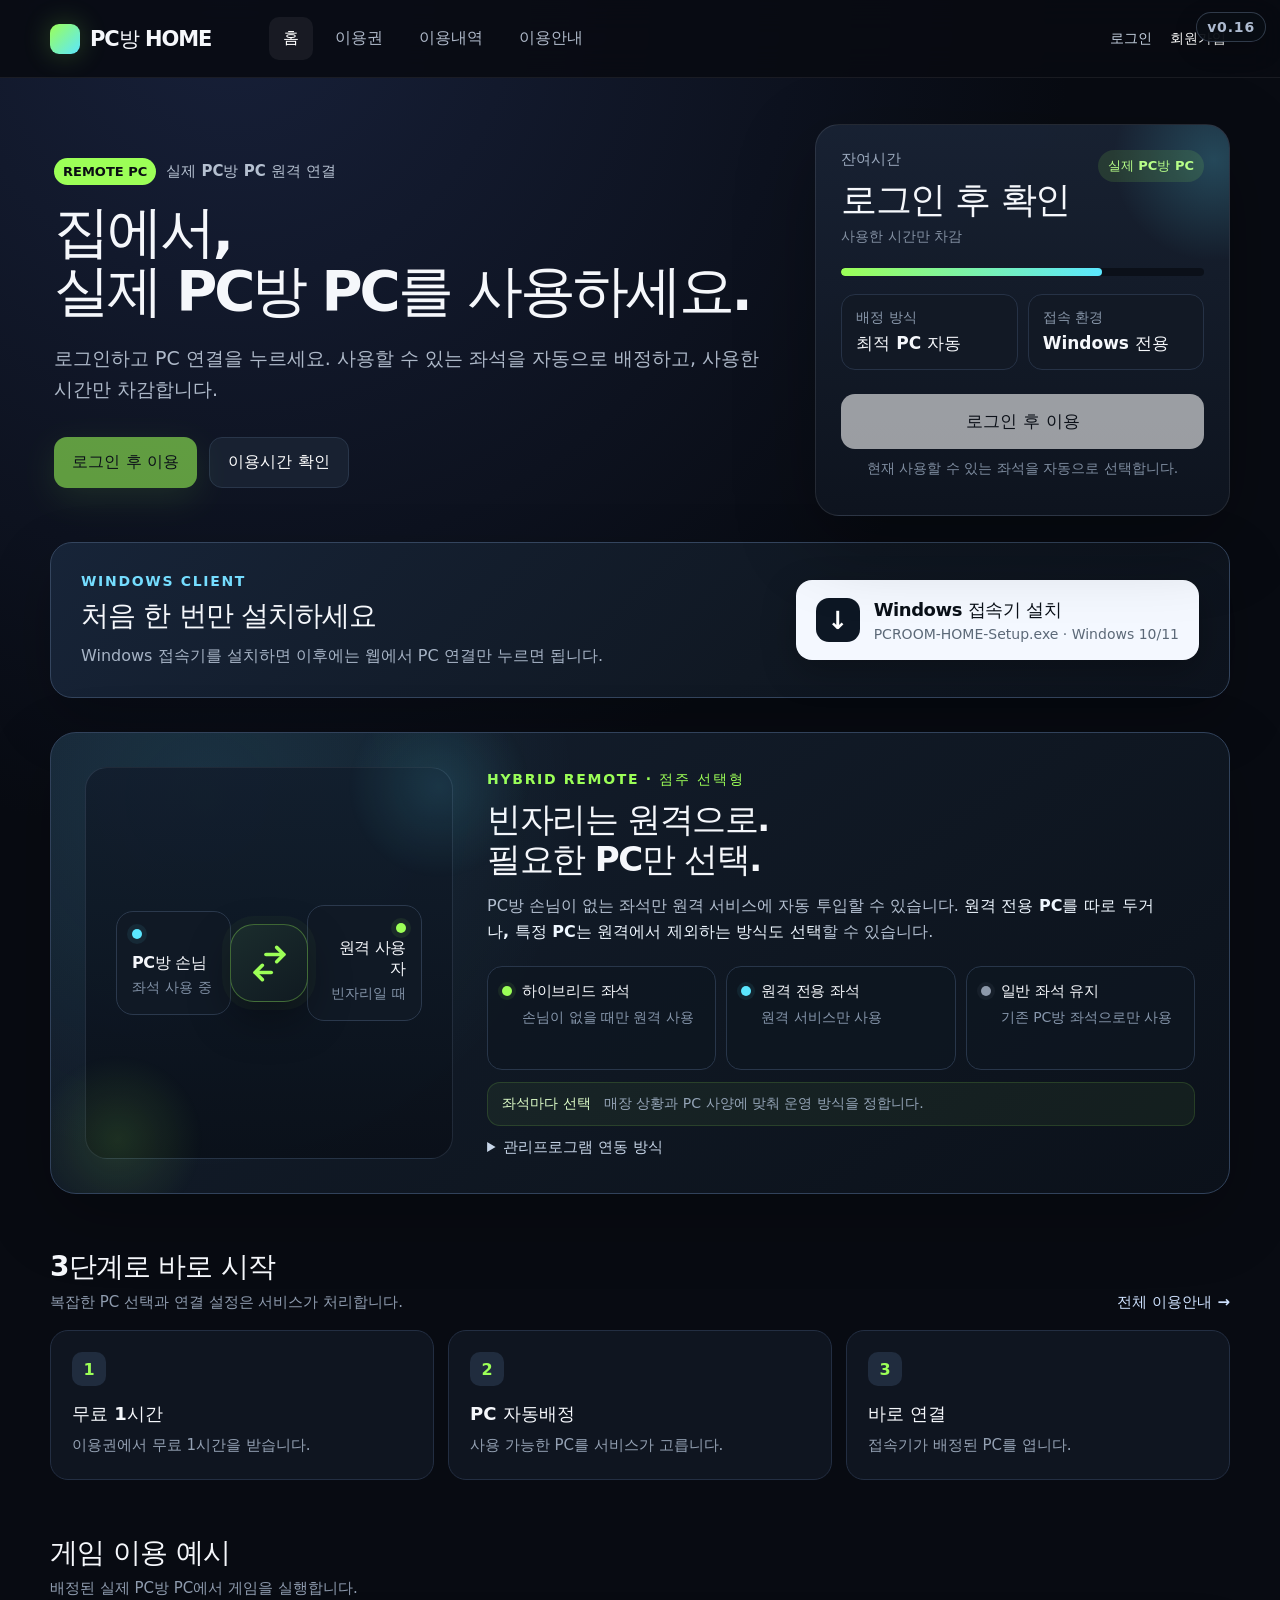
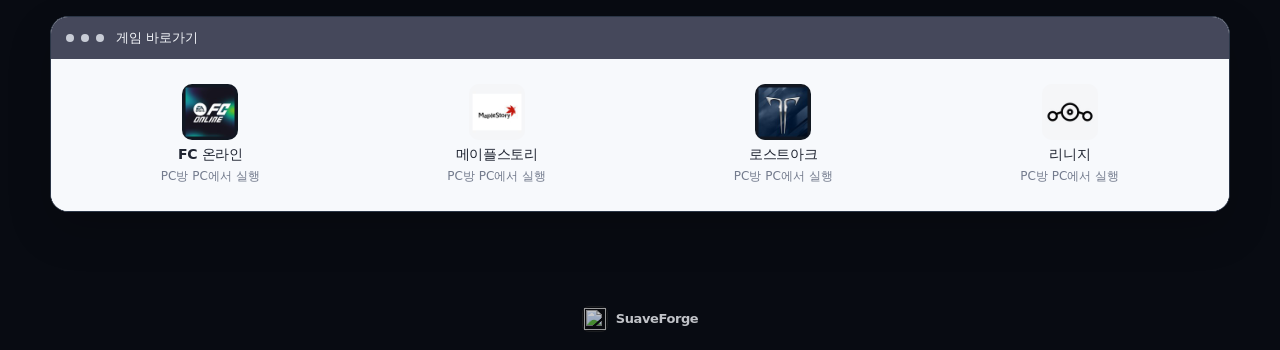
==== commit 3550aa91: "Enable standard and potpolio presentation modes" ====
--- a/index.html
+++ b/index.html
@@ -4,4 +4,4 @@
 <article class="launcher-game"><img alt="메이플스토리" src="/assets/games/maplestory.jpg"/><strong>메이플스토리</strong><span>PC방 PC에서 실행</span></article>
 <article class="launcher-game"><img alt="로스트아크" src="/assets/games/lostark.jpg"/><strong>로스트아크</strong><span>PC방 PC에서 실행</span></article>
 <article class="launcher-game"><img alt="리니지" src="/assets/games/lineage.jpg"/><strong>리니지</strong><span>PC방 PC에서 실행</span></article>
-</div></div></section></main><nav class="mobile-nav"><a class="active" href="/">홈</a><a href="/pricing.html">이용권</a><a href="/history.html">이용내역</a><a href="/help.html">안내</a></nav><div class="toast" id="toast"></div></div><script src="/config.js"></script><script src="/assets/app.js"></script></body></html>
+</div></div></section></main><nav class="mobile-nav"><a class="active" href="/">홈</a><a href="/pricing.html">이용권</a><a href="/history.html">이용내역</a><a href="/help.html">안내</a></nav><div class="toast" id="toast"></div></div><script>(()=>{const p=new URLSearchParams(location.search),m=p.get('potpolio')==='1';if(m){let r=document.head.querySelector('meta[name="robots"]');if(!r){r=document.createElement('meta');r.name='robots';document.head.appendChild(r)}r.content='noindex,nofollow,noarchive,nosnippet';document.documentElement.dataset.presentationMode='portfolio';const k=v=>{try{const u=new URL(v,location.href);if(u.origin!==location.origin)return v;u.searchParams.set('potpolio','1');return u.href}catch{return v}};document.addEventListener('click',e=>{const a=e.target.closest?.('a[href]');if(a&&!a.href.startsWith('javascript:')&&!a.href.startsWith('mailto:')&&!a.href.startsWith('tel:'))a.href=k(a.href)},true);['pushState','replaceState'].forEach(n=>{const o=history[n];history[n]=function(s,t,u){return o.call(this,s,t,u?k(u):u)}});return}const s=document.createElement('script');s.src='/presentation-standard.js';s.defer=true;s.dataset.project='PC방 유휴 좌석 원격 이용 플랫폼';s.dataset.caseStudy='pcroom';document.head.appendChild(s)})();</script><script src="/config.js"></script><script src="/assets/app.js"></script></body></html>
--- a/assets/app.css
+++ b/assets/app.css
@@ -22,16 +22,16 @@
 @media(max-width:700px){.pc-form-grid{grid-template-columns:1fr}.pc-form-grid .field:first-child{grid-column:auto}.panel-head{align-items:flex-start;gap:14px;flex-direction:column}}
 .user-actions{display:flex;align-items:center;gap:10px}.login-link,.join-link,.admin-link,.logout-link{font-size:14px;font-weight:800;color:#c8d4e3;text-decoration:none;background:transparent;border:0;cursor:pointer;padding:8px 4px}.join-link,.admin-link{color:#fff}.logout-link{color:#7f8ca0}.game-launcher-shell{overflow:hidden;border:1px solid #2a3546;border-radius:18px;background:#f7f9fc;box-shadow:0 18px 44px rgba(0,0,0,.18)}.launcher-titlebar{height:42px;padding:0 15px;display:flex;align-items:center;gap:12px;background:#45485b;color:#f5f7fb}.launcher-titlebar b{font-size:13px;letter-spacing:-.01em}.launcher-dots{display:flex;gap:7px}.launcher-dots i{display:block;width:8px;height:8px;border-radius:50%;background:#c8ccd6}.game-launcher-grid{display:grid;grid-template-columns:repeat(4,minmax(0,1fr));gap:8px;padding:18px 20px 20px;background:#f7f9fc}.launcher-game{display:grid;justify-items:center;align-content:start;gap:6px;min-width:0;padding:7px 4px;border-radius:10px;transition:background .15s ease,transform .15s ease}.launcher-game:hover{background:#e9edf4;transform:translateY(-1px)}.launcher-game img{width:56px;height:56px;object-fit:contain;border-radius:10px}.launcher-game strong{font-size:14px;line-height:1.25;color:#202532;letter-spacing:-.025em;text-align:center;white-space:nowrap;overflow:hidden;text-overflow:ellipsis;max-width:100%}.launcher-game span{font-size:12px;line-height:1.2;color:#737b8d}.payment-coming{border-color:#3b4658}.payment-coming .badge{background:#1d2735;color:#c4cfde}.plan button:disabled{cursor:not-allowed;opacity:.58}.role-select{min-width:122px;background:#121a26;color:#e9eff7;border:1px solid #2c394e;border-radius:9px;padding:9px 10px;font-size:14px}.role-select:disabled{opacity:.6}@media(max-width:700px){.game-launcher-grid{grid-template-columns:repeat(2,minmax(0,1fr));gap:8px;padding:14px}.launcher-game img{width:54px;height:54px}.user-actions{gap:6px}.logout-link{display:none}}
 
-/* v0.15: make the Windows client impossible to miss on the home screen */
+/* v0.16: make the Windows client impossible to miss on the home screen */
 .download-spotlight{margin:26px 0 10px;display:flex;align-items:center;justify-content:space-between;gap:28px;padding:28px 30px;border:1px solid #34455e;border-radius:22px;background:linear-gradient(135deg,#172438 0%,#101823 62%,#0d131d 100%);box-shadow:0 22px 60px rgba(0,0,0,.22)}
 .download-kicker{display:inline-block;color:#75ddff;font-size:13px;font-weight:950;letter-spacing:.12em;margin-bottom:8px}.download-spotlight h2{margin:0 0 8px;font-size:28px;letter-spacing:-.04em}.download-spotlight p{margin:0;max-width:650px;color:#a6b3c5;font-size:16px;line-height:1.6}.download-spotlight-button{min-width:330px;display:flex;align-items:center;gap:14px;padding:18px 20px;border-radius:16px;background:#f4f8ff;color:#0a1018;text-decoration:none;box-shadow:0 12px 34px rgba(0,0,0,.25);transition:transform .16s ease,box-shadow .16s ease}.download-spotlight-button:hover{transform:translateY(-2px);box-shadow:0 16px 42px rgba(0,0,0,.32)}.download-arrow{width:44px;height:44px;border-radius:13px;display:grid;place-items:center;background:#0d1724;color:white;font-size:25px;font-weight:900}.download-spotlight-button strong{display:block;font-size:18px;letter-spacing:-.025em}.download-spotlight-button small{display:block;margin-top:4px;color:#5c6978;font-size:13px}.promo-plan{position:relative;overflow:hidden;border-color:#4f6079!important;background:linear-gradient(180deg,#17263a 0%,#111824 100%)!important}.promo-plan:after{content:'1H';position:absolute;right:-8px;top:22px;font-size:86px;font-weight:1000;color:rgba(255,255,255,.035);letter-spacing:-.08em;pointer-events:none}.event-badge{background:#d9f7e2!important;color:#0c5d29!important}.promo-note{margin:11px 0 0;color:#93a2b6;font-size:14px;line-height:1.45}.promo-note.done{color:#80e8a1;font-weight:800}
 @media(max-width:900px){.download-spotlight{flex-direction:column;align-items:stretch;padding:22px}.download-spotlight-button{min-width:0;width:100%}}@media(max-width:560px){.download-spotlight h2{font-size:24px}.download-spotlight-button strong{font-size:16px}}
 
-/* v0.15: client-review role selector */
+/* v0.16: client-review role selector */
 .review-login{margin:4px 0 22px;padding:16px;border:1px solid #33445e;border-radius:15px;background:linear-gradient(180deg,#162132,#111925)}
 .review-login-head{display:flex;align-items:flex-start;justify-content:space-between;gap:12px;margin-bottom:5px}.review-login-head>div{display:grid;gap:3px}.review-login-head strong{font-size:16px;letter-spacing:-.02em}.review-login-head span{font-size:13px;color:#8fa0b6}.review-info{width:28px;height:28px;border-radius:50%;border:1px solid #42536d;background:#1b283a;color:#dce7f6;font-weight:900;cursor:help}.review-field{margin:12px 0 9px}.review-field select{font-weight:800}.review-login-hint{margin:0;color:#91a2b8;font-size:13px;line-height:1.5}.admin-role-current{display:grid;gap:5px}.admin-role-current>span{font-size:12px;color:#8290a4}.admin-role-current>strong{font-size:16px;color:#f4f7fb}.admin-role-current>small{font-size:12px;color:#8290a4;overflow-wrap:anywhere}.admin-role-current>a{display:inline-flex;margin-top:6px;color:#d9e6f6;font-size:13px;font-weight:850;text-decoration:none}
 
-/* v0.15: operational version badge, Host onboarding and WOL status */
+/* v0.16: operational version badge, Host onboarding and WOL status */
 .app-version{position:fixed;top:12px;right:14px;z-index:9999;padding:6px 10px;border:1px solid rgba(135,158,190,.32);border-radius:999px;background:rgba(8,13,20,.88);backdrop-filter:blur(12px);color:#aebbd0;font-size:14px;font-weight:900;letter-spacing:.06em;box-shadow:0 8px 24px rgba(0,0,0,.2);pointer-events:none}
 .host-download-panel{margin-top:28px;display:grid;grid-template-columns:1fr auto;gap:22px;align-items:center;padding:24px 26px;border:1px solid #36506c;border-radius:20px;background:linear-gradient(135deg,#172638 0%,#111a27 62%,#101722 100%)}.host-download-panel h2{margin:0 0 7px;font-size:22px;letter-spacing:-.035em}.host-download-panel p{margin:0;color:#97a7bb;font-size:15px;line-height:1.55;max-width:760px}.host-download-panel .host-flow{margin-top:12px;color:#c8d5e6;font-size:14px;font-weight:750}.host-download-button{min-width:300px;text-decoration:none;display:flex;align-items:center;justify-content:center;gap:10px;padding:16px 19px;border-radius:14px;background:#f3f7fd;color:#0b121c;font-size:16px;font-weight:950;box-shadow:0 12px 30px rgba(0,0,0,.22)}.host-download-button small{display:block;color:#5f6b79;font-size:12px;font-weight:750;margin-top:3px}.host-enroll-box{margin-top:14px;padding:17px 18px;border:1px solid #30425a;border-radius:15px;background:#0f1722}.host-enroll-box h3{margin:0 0 7px;font-size:17px}.host-enroll-box p{margin:0 0 12px;color:#8fa0b4;font-size:14px}.host-code-row{display:grid;grid-template-columns:1fr auto;gap:10px}.host-code-row input{height:46px;background:#0a111a;border:1px solid #31415a;border-radius:10px;color:#e9f1fb;padding:0 12px;font:700 13px/1.3 ui-monospace,SFMono-Regular,Consolas,monospace;min-width:0}.wol-cell{display:grid;gap:4px}.wol-cell strong{font-size:14px;color:#e8eff8}.wol-cell span,.wol-mini{font-size:12px!important;color:#8494a9!important}.tiny:disabled{opacity:.46;cursor:not-allowed}.role-stack{display:grid;gap:7px}.store-role-select{min-width:180px;font-size:13px}.scope-note{margin:10px 0 0;color:#8494a9;font-size:14px;line-height:1.55}.scope-note strong{color:#dce7f5}
 @media(max-width:900px){.app-version{top:8px;right:8px}.host-download-panel{grid-template-columns:1fr;padding:20px}.host-download-button{min-width:0;width:100%}}@media(max-width:560px){.host-code-row{grid-template-columns:1fr}.host-download-panel h2{font-size:20px}}
@@ -40,12 +40,12 @@
 
 .optional{color:#7f8ea5;font-size:14px;font-weight:700;margin-left:4px}
 
-/* v0.15: hybrid remote differentiator */
+/* v0.16: hybrid remote differentiator */
 .hybrid-remote{margin:34px 0 8px;display:grid;grid-template-columns:minmax(300px,.78fr) minmax(0,1.5fr);gap:34px;align-items:stretch;padding:34px;border:1px solid #31425b;border-radius:26px;background:radial-gradient(circle at 13% 14%,rgba(91,231,255,.10),transparent 34%),linear-gradient(145deg,#141f2f 0%,#0f1722 58%,#0b111a 100%);box-shadow:0 24px 70px rgba(0,0,0,.24);overflow:hidden}.hybrid-visual{position:relative;min-height:330px;border:1px solid rgba(132,155,188,.18);border-radius:22px;background:linear-gradient(180deg,rgba(18,30,45,.92),rgba(10,16,25,.92));display:flex;align-items:center;justify-content:center;padding:30px}.hybrid-visual:before,.hybrid-visual:after{content:"";position:absolute;border-radius:50%;filter:blur(.2px);pointer-events:none}.hybrid-visual:before{width:180px;height:180px;left:-58px;bottom:-72px;background:radial-gradient(circle,rgba(156,255,87,.13),transparent 67%)}.hybrid-visual:after{width:190px;height:190px;right:-82px;top:-76px;background:radial-gradient(circle,rgba(91,231,255,.12),transparent 68%)}.hybrid-icon{position:absolute;z-index:3;left:50%;top:50%;transform:translate(-50%,-50%);width:78px;height:78px;border:1px solid rgba(156,255,87,.32);border-radius:24px;background:linear-gradient(145deg,#1b2d2d,#101a21);display:grid;place-items:center;box-shadow:0 18px 42px rgba(0,0,0,.34),0 0 0 8px rgba(156,255,87,.035)}.hybrid-icon img{width:43px;height:43px}.hybrid-flow{width:100%;display:grid;grid-template-columns:1fr 56px 1fr;align-items:center;gap:10px;position:relative;z-index:2}.hybrid-flow>i{display:block;height:1px;background:linear-gradient(90deg,#3e536c,#9cff57,#3e536c);box-shadow:0 0 16px rgba(156,255,87,.20)}.hybrid-node{min-height:104px;padding:17px 15px;border-radius:17px;border:1px solid #2b394d;background:#101925;display:flex;flex-direction:column;justify-content:flex-end;gap:5px}.hybrid-node b{font-size:16px;letter-spacing:-.025em}.hybrid-node small{font-size:13px;color:#8292a7;font-weight:750}.hybrid-node.local{align-items:flex-start}.hybrid-node.remote{align-items:flex-end;text-align:right}.hybrid-node.local:before,.hybrid-node.remote:before{content:"";width:10px;height:10px;border-radius:50%;margin-bottom:auto;box-shadow:0 0 0 5px rgba(91,231,255,.08)}.hybrid-node.local:before{background:#5be7ff}.hybrid-node.remote:before{background:#9cff57;box-shadow:0 0 0 5px rgba(156,255,87,.08)}.hybrid-copy{padding:4px 0 2px}.hybrid-kicker{color:#9cff57;font-size:13px;font-weight:950;letter-spacing:.12em;margin-bottom:10px}.hybrid-copy h2{margin:0 0 15px;font-size:34px;line-height:1.18;letter-spacing:-.045em}.hybrid-lead,.hybrid-tech{margin:0;max-width:790px;color:#b3bfd0;font-size:16px;line-height:1.72}.hybrid-lead strong{color:#eff7ff}.hybrid-tech{margin-top:10px;color:#8494a9;font-size:14px}.hybrid-modes{display:grid;grid-template-columns:repeat(3,1fr);gap:10px;margin-top:22px}.hybrid-modes article{display:flex;gap:10px;align-items:flex-start;padding:15px 14px;border:1px solid #28364a;border-radius:15px;background:rgba(14,22,33,.78)}.hybrid-modes strong{display:block;font-size:15px;line-height:1.25;letter-spacing:-.02em}.hybrid-modes p{margin:6px 0 0;color:#8797ac;font-size:13px;line-height:1.48}.mode-dot{flex:0 0 10px;width:10px;height:10px;border-radius:50%;margin-top:4px}.mode-dot.hybrid{background:#9cff57;box-shadow:0 0 0 4px rgba(156,255,87,.08)}.mode-dot.dedicated{background:#5be7ff;box-shadow:0 0 0 4px rgba(91,231,255,.07)}.mode-dot.local{background:#8d99aa;box-shadow:0 0 0 4px rgba(141,153,170,.07)}.hybrid-point{margin-top:14px;display:flex;gap:9px 13px;align-items:baseline;flex-wrap:wrap;padding:12px 14px;border-radius:13px;background:rgba(156,255,87,.055);border:1px solid rgba(156,255,87,.14)}.hybrid-point b{font-size:14px;color:#dfffc9}.hybrid-point span{font-size:13px;color:#94a4b7}.hybrid-source{font-size:11px;color:#65758a}
 @media(max-width:980px){.hybrid-remote{grid-template-columns:1fr;padding:26px}.hybrid-visual{min-height:250px}.hybrid-modes{grid-template-columns:1fr 1fr 1fr}}@media(max-width:720px){.hybrid-remote{padding:20px;gap:24px}.hybrid-copy h2{font-size:28px}.hybrid-modes{grid-template-columns:1fr}.hybrid-visual{min-height:220px;padding:20px}.hybrid-icon{width:64px;height:64px;border-radius:20px}.hybrid-icon img{width:36px;height:36px}.hybrid-flow{grid-template-columns:1fr 42px 1fr}.hybrid-node{min-height:94px;padding:14px 12px}.hybrid-node b{font-size:14px}.hybrid-node small{font-size:12px}}
 
 
-/* v0.15: UI/UX 규약 강제 - 설명보다 상태와 행동, 기술정보는 필요할 때만 */
+/* v0.16: UI/UX 규약 강제 - 설명보다 상태와 행동, 기술정보는 필요할 때만 */
 body{font-size:16px}
 .side-home-link{display:flex;align-items:center;gap:9px;margin:0 8px 12px;padding:11px 12px;border:1px solid #29364a;border-radius:11px;background:#111925;color:#dce7f5;font-size:16px;font-weight:900}.side-home-link:hover{background:#172233;border-color:#3b4b63}.side-home-link span{font-size:18px;color:#9cff57}
 .field label,.field input,.field select,.nav a,.side nav a,.pc-table th,.pc-table td{font-size:16px}
